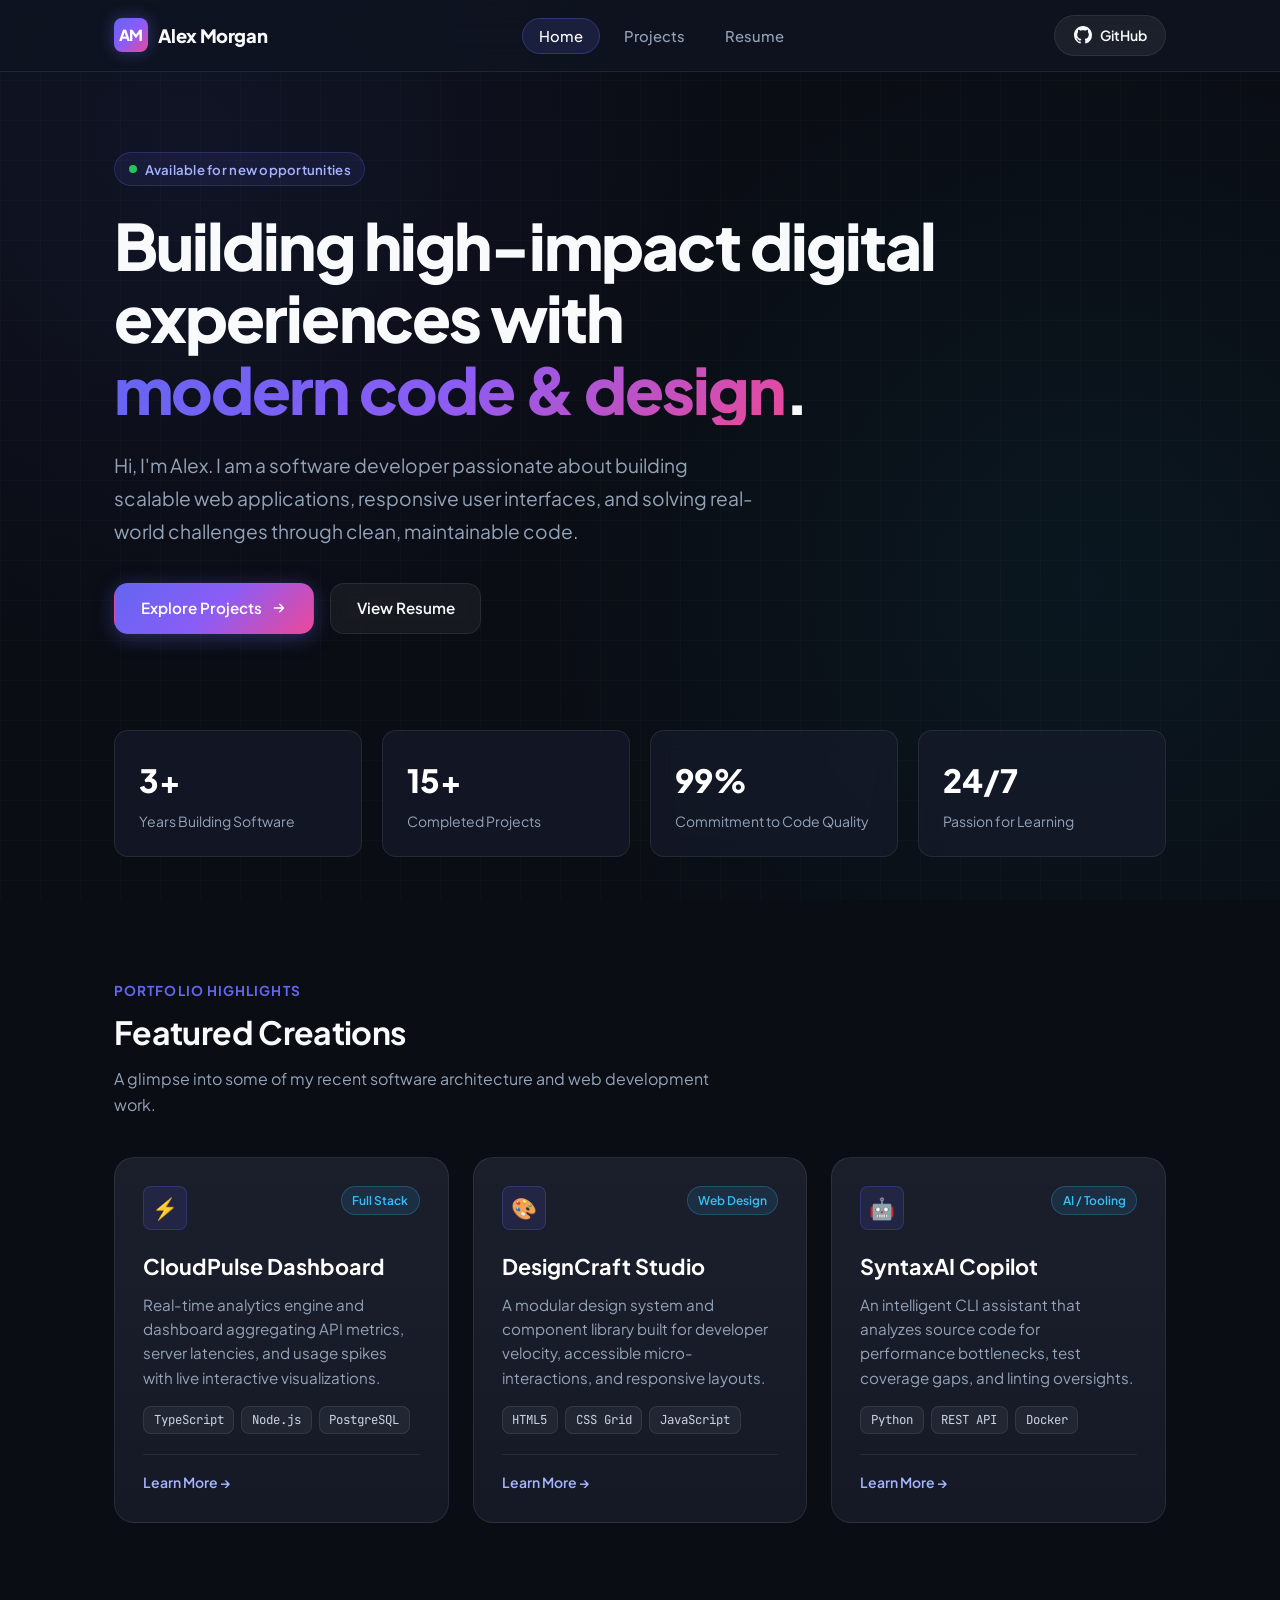
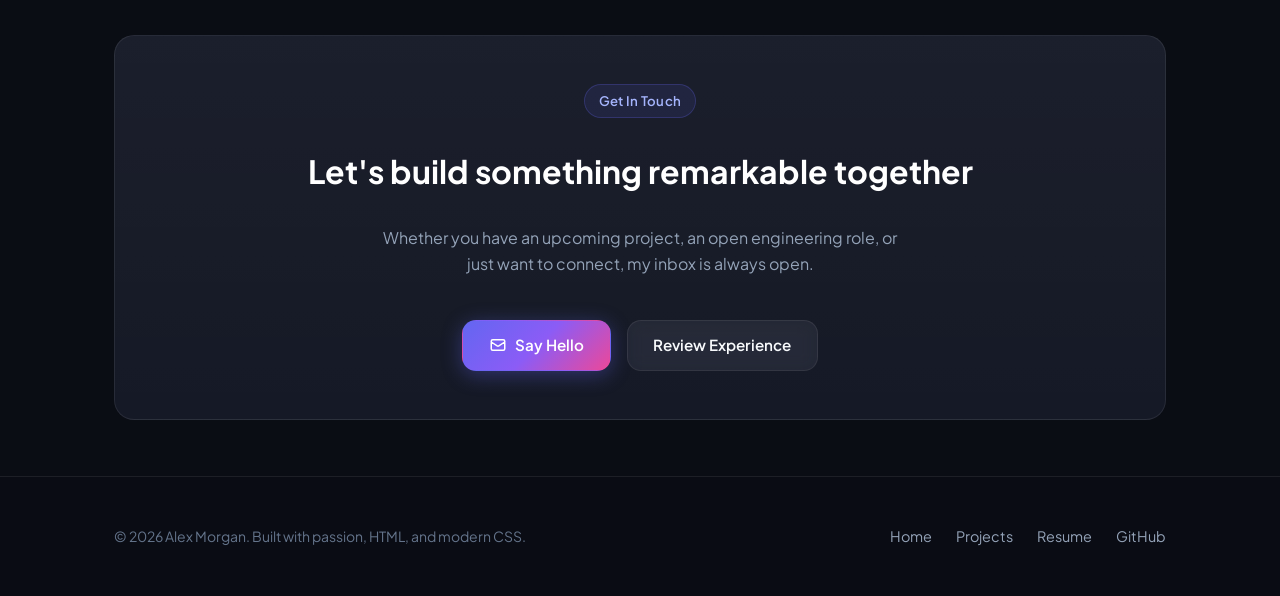
==== index.html @ 3c2785dc "Initial commit: website structure (index, resume, project, styles)" ====
<!DOCTYPE html>
<html lang="en">
<head>
  <meta charset="UTF-8">
  <meta name="viewport" content="width=device-width, initial-scale=1.0">
  <meta name="description" content="Personal Portfolio Website - Developer, Designer & Creator showcasing projects, experience, and skills.">
  <title>Alex Morgan | Software Developer & Designer</title>
  <link rel="stylesheet" href="styles.css">
</head>
<body>
  <!-- Header / Navigation -->
  <header class="site-header">
    <div class="container site-nav">
      <a href="index.html" class="brand-logo" id="brand-logo">
        <span class="logo-symbol">AM</span>
        <span>Alex Morgan</span>
      </a>
      <nav aria-label="Main Navigation">
        <ul class="nav-links">
          <li><a href="index.html" class="active" id="nav-home">Home</a></li>
          <li><a href="project.html" id="nav-projects">Projects</a></li>
          <li><a href="resume.html" id="nav-resume">Resume</a></li>
        </ul>
      </nav>
      <a href="https://github.com" target="_blank" rel="noopener noreferrer" class="nav-action-btn" id="github-link">
        <svg width="18" height="18" viewBox="0 0 24 24" fill="currentColor">
          <path d="M12 0C5.37 0 0 5.37 0 12c0 5.31 3.435 9.795 8.205 11.385.6.105.825-.255.825-.57 0-.285-.015-1.23-.015-2.235-3.015.555-3.795-.735-4.035-1.41-.135-.345-.72-1.41-1.23-1.695-.42-.225-1.02-.78-.015-.795.945-.015 1.62.87 1.845 1.23 1.08 1.815 2.805 1.305 3.495.99.105-.78.42-1.305.765-1.605-2.67-.3-5.46-1.335-5.46-5.925 0-1.305.465-2.385 1.23-3.225-.12-.3-.54-1.53.12-3.18 0 0 1.005-.315 3.3 1.23.96-.27 1.98-.405 3-.405s2.04.135 3 .405c2.295-1.56 3.3-1.23 3.3-1.23.66 1.65.24 2.88.12 3.18.765.84 1.23 1.905 1.23 3.225 0 4.605-2.805 5.625-5.475 5.925.435.375.81 1.095.81 2.22 0 1.605-.015 2.895-.015 3.3 0 .315.225.69.825.57A12.02 12.02 0 0024 12c0-6.63-5.37-12-12-12z"/>
        </svg>
        <span>GitHub</span>
      </a>
    </div>
  </header>

  <!-- Main Content -->
  <main class="container">
    <!-- Hero Section -->
    <section class="hero" id="hero-section">
      <div class="hero-badge">
        <span class="pulse-dot"></span>
        <span>Available for new opportunities</span>
      </div>
      <h1 class="hero-title">
        Building high-impact digital experiences with <span class="gradient-text">modern code & design</span>.
      </h1>
      <p class="hero-subtitle">
        Hi, I'm Alex. I am a software developer passionate about building scalable web applications, responsive user interfaces, and solving real-world challenges through clean, maintainable code.
      </p>
      <div class="hero-cta">
        <a href="project.html" class="btn btn-primary" id="hero-cta-projects">
          <span>Explore Projects</span>
          <svg width="18" height="18" fill="none" stroke="currentColor" stroke-width="2" viewBox="0 0 24 24"><path stroke-linecap="round" stroke-linejoin="round" d="M13 7l5 5m0 0l-5 5m5-5H6"/></svg>
        </a>
        <a href="resume.html" class="btn btn-secondary" id="hero-cta-resume">
          <span>View Resume</span>
        </a>
      </div>
    </section>

    <!-- Highlights / Key Metrics -->
    <section class="stats-grid" id="stats-section">
      <div class="stat-card">
        <div class="stat-num">3+</div>
        <div class="stat-desc">Years Building Software</div>
      </div>
      <div class="stat-card">
        <div class="stat-num">15+</div>
        <div class="stat-desc">Completed Projects</div>
      </div>
      <div class="stat-card">
        <div class="stat-num">99%</div>
        <div class="stat-desc">Commitment to Code Quality</div>
      </div>
      <div class="stat-card">
        <div class="stat-num">24/7</div>
        <div class="stat-desc">Passion for Learning</div>
      </div>
    </section>

    <!-- Featured Projects Preview -->
    <section class="section" id="featured-projects">
      <div class="section-header">
        <span class="section-tag">Portfolio Highlights</span>
        <h2>Featured Creations</h2>
        <p>A glimpse into some of my recent software architecture and web development work.</p>
      </div>

      <div class="card-grid">
        <article class="card">
          <div class="card-top">
            <div class="card-icon">⚡</div>
            <span class="card-badge">Full Stack</span>
          </div>
          <div class="card-body">
            <h3>CloudPulse Dashboard</h3>
            <p>Real-time analytics engine and dashboard aggregating API metrics, server latencies, and usage spikes with live interactive visualizations.</p>
            <div class="tags-list">
              <span class="tag">TypeScript</span>
              <span class="tag">Node.js</span>
              <span class="tag">PostgreSQL</span>
            </div>
          </div>
          <div class="card-actions">
            <a href="project.html" class="link-btn">Learn More &rarr;</a>
          </div>
        </article>

        <article class="card">
          <div class="card-top">
            <div class="card-icon">🎨</div>
            <span class="card-badge">Web Design</span>
          </div>
          <div class="card-body">
            <h3>DesignCraft Studio</h3>
            <p>A modular design system and component library built for developer velocity, accessible micro-interactions, and responsive layouts.</p>
            <div class="tags-list">
              <span class="tag">HTML5</span>
              <span class="tag">CSS Grid</span>
              <span class="tag">JavaScript</span>
            </div>
          </div>
          <div class="card-actions">
            <a href="project.html" class="link-btn">Learn More &rarr;</a>
          </div>
        </article>

        <article class="card">
          <div class="card-top">
            <div class="card-icon">🤖</div>
            <span class="card-badge">AI / Tooling</span>
          </div>
          <div class="card-body">
            <h3>SyntaxAI Copilot</h3>
            <p>An intelligent CLI assistant that analyzes source code for performance bottlenecks, test coverage gaps, and linting oversights.</p>
            <div class="tags-list">
              <span class="tag">Python</span>
              <span class="tag">REST API</span>
              <span class="tag">Docker</span>
            </div>
          </div>
          <div class="card-actions">
            <a href="project.html" class="link-btn">Learn More &rarr;</a>
          </div>
        </article>
      </div>
    </section>

    <!-- Connect / Contact CTA -->
    <section class="section" id="contact-section">
      <div class="card" style="text-align: center; align-items: center; padding: 3rem 2rem;">
        <span class="hero-badge" style="margin-bottom: 0.5rem;">Get In Touch</span>
        <h2 style="font-size: 2rem; font-weight: 700; color: #fff;">Let's build something remarkable together</h2>
        <p style="color: var(--text-muted); max-width: 540px; margin-top: 0.5rem;">
          Whether you have an upcoming project, an open engineering role, or just want to connect, my inbox is always open.
        </p>
        <div style="margin-top: 1.5rem; display: flex; gap: 1rem; flex-wrap: wrap; justify-content: center;">
          <a href="mailto:alex.morgan@example.com" class="btn btn-primary" id="email-cta">
            <svg width="18" height="18" fill="none" stroke="currentColor" stroke-width="2" viewBox="0 0 24 24"><path stroke-linecap="round" stroke-linejoin="round" d="M3 8l7.89 5.26a2 2 0 002.22 0L21 8M5 19h14a2 2 0 002-2V7a2 2 0 00-2-2H5a2 2 0 00-2 2v10a2 2 0 002 2z"/></svg>
            <span>Say Hello</span>
          </a>
          <a href="resume.html" class="btn btn-secondary">
            <span>Review Experience</span>
          </a>
        </div>
      </div>
    </section>
  </main>

  <!-- Footer -->
  <footer class="site-footer">
    <div class="container footer-content">
      <div class="footer-copy">
        &copy; <span id="current-year">2026</span> Alex Morgan. Built with passion, HTML, and modern CSS.
      </div>
      <div class="footer-links">
        <a href="index.html">Home</a>
        <a href="project.html">Projects</a>
        <a href="resume.html">Resume</a>
        <a href="https://github.com" target="_blank" rel="noopener noreferrer">GitHub</a>
      </div>
    </div>
  </footer>

  <script>
    // Keep copyright year dynamic
    document.getElementById('current-year').textContent = new Date().getFullYear();
  </script>
</body>
</html>
---- styles.css ----
/* ==========================================================================
   Design System & Modern Stylesheet
   Personal Website
   ========================================================================== */

@import url('https://fonts.googleapis.com/css2?family=Plus+Jakarta+Sans:wght@300;400;500;600;700;800&family=JetBrains+Mono:wght@400;500&display=swap');

:root {
  /* Color Palette */
  --bg-primary: #0a0d14;
  --bg-secondary: #0f1422;
  --bg-card: rgba(23, 29, 45, 0.65);
  --bg-card-hover: rgba(30, 39, 60, 0.8);
  --bg-glass: rgba(15, 20, 34, 0.75);
  
  --border-subtle: rgba(255, 255, 255, 0.08);
  --border-glow: rgba(99, 102, 241, 0.3);
  --border-accent: rgba(56, 189, 248, 0.4);

  --text-main: #f8fafc;
  --text-muted: #94a3b8;
  --text-dim: #64748b;

  --primary: #6366f1;
  --primary-rgb: 99, 102, 241;
  --secondary: #06b6d4;
  --accent: #ec4899;
  
  --gradient-brand: linear-gradient(135deg, #6366f1 0%, #8b5cf6 50%, #ec4899 100%);
  --gradient-glow: radial-gradient(circle at 50% 0%, rgba(99, 102, 241, 0.15) 0%, transparent 70%);
  --gradient-card: linear-gradient(180deg, rgba(255, 255, 255, 0.04) 0%, rgba(255, 255, 255, 0.01) 100%);

  /* Typography */
  --font-sans: 'Plus Jakarta Sans', -apple-system, BlinkMacSystemFont, 'Segoe UI', Roboto, sans-serif;
  --font-mono: 'JetBrains Mono', monospace;

  /* Layout */
  --max-width: 1100px;
  --nav-height: 72px;
  --radius-sm: 8px;
  --radius-md: 14px;
  --radius-lg: 20px;
  --radius-full: 9999px;

  /* Shadows */
  --shadow-sm: 0 2px 8px rgba(0, 0, 0, 0.25);
  --shadow-md: 0 8px 24px -4px rgba(0, 0, 0, 0.35);
  --shadow-glow: 0 0 30px rgba(99, 102, 241, 0.25);

  /* Transitions */
  --transition-fast: 0.15s ease;
  --transition-normal: 0.25s cubic-bezier(0.16, 1, 0.3, 1);
}

/* Base Resets */
*, *::before, *::after {
  box-sizing: border-box;
  margin: 0;
  padding: 0;
}

html {
  scroll-behavior: smooth;
  color-scheme: dark;
}

body {
  font-family: var(--font-sans);
  background-color: var(--bg-primary);
  color: var(--text-main);
  line-height: 1.6;
  min-height: 100vh;
  display: flex;
  flex-direction: column;
  overflow-x: hidden;
  position: relative;
  background-image: 
    radial-gradient(circle at 15% 15%, rgba(99, 102, 241, 0.08) 0%, transparent 40%),
    radial-gradient(circle at 85% 65%, rgba(6, 182, 212, 0.06) 0%, transparent 45%);
  background-attachment: fixed;
}

/* Background Subtle Mesh Grid */
body::before {
  content: "";
  position: fixed;
  inset: 0;
  background-image: linear-gradient(to right, rgba(255, 255, 255, 0.02) 1px, transparent 1px),
                    linear-gradient(to bottom, rgba(255, 255, 255, 0.02) 1px, transparent 1px);
  background-size: 40px 40px;
  pointer-events: none;
  z-index: 0;
}

/* Links & Media */
a {
  color: inherit;
  text-decoration: none;
  transition: color var(--transition-fast);
}

img {
  max-width: 100%;
  display: block;
}

/* Container */
.container {
  width: 100%;
  max-width: var(--max-width);
  margin-inline: auto;
  padding-inline: 1.5rem;
  position: relative;
  z-index: 1;
}

/* Navigation Header */
.site-header {
  position: sticky;
  top: 0;
  z-index: 100;
  backdrop-filter: blur(16px);
  -webkit-backdrop-filter: blur(16px);
  background: var(--bg-glass);
  border-bottom: 1px solid var(--border-subtle);
  height: var(--nav-height);
  display: flex;
  align-items: center;
}

.site-nav {
  display: flex;
  justify-content: space-between;
  align-items: center;
  width: 100%;
}

.brand-logo {
  display: flex;
  align-items: center;
  gap: 0.65rem;
  font-weight: 800;
  font-size: 1.15rem;
  letter-spacing: -0.02em;
  color: var(--text-main);
}

.brand-logo .logo-symbol {
  width: 34px;
  height: 34px;
  border-radius: var(--radius-sm);
  background: var(--gradient-brand);
  display: grid;
  place-items: center;
  font-size: 0.95rem;
  font-weight: 800;
  color: #fff;
  box-shadow: 0 0 15px rgba(99, 102, 241, 0.4);
}

.nav-links {
  display: flex;
  align-items: center;
  list-style: none;
  gap: 0.5rem;
}

.nav-links a {
  padding: 0.5rem 1rem;
  border-radius: var(--radius-full);
  font-size: 0.925rem;
  font-weight: 500;
  color: var(--text-muted);
  transition: all var(--transition-fast);
}

.nav-links a:hover {
  color: var(--text-main);
  background: rgba(255, 255, 255, 0.05);
}

.nav-links a.active {
  color: #fff;
  background: rgba(99, 102, 241, 0.15);
  border: 1px solid rgba(99, 102, 241, 0.3);
}

.nav-action-btn {
  display: inline-flex;
  align-items: center;
  gap: 0.5rem;
  font-size: 0.875rem;
  font-weight: 600;
  padding: 0.5rem 1.15rem;
  border-radius: var(--radius-full);
  background: rgba(255, 255, 255, 0.06);
  border: 1px solid var(--border-subtle);
  color: var(--text-main);
  transition: all var(--transition-normal);
}

.nav-action-btn:hover {
  background: rgba(255, 255, 255, 0.12);
  border-color: rgba(255, 255, 255, 0.2);
  transform: translateY(-1px);
}

/* Page Hero Section */
.hero {
  padding: 5rem 0 3.5rem;
  display: flex;
  flex-direction: column;
  align-items: flex-start;
  gap: 1.5rem;
}

.hero-badge {
  display: inline-flex;
  align-items: center;
  gap: 0.5rem;
  padding: 0.35rem 0.85rem;
  border-radius: var(--radius-full);
  background: rgba(99, 102, 241, 0.1);
  border: 1px solid rgba(99, 102, 241, 0.25);
  color: #a5b4fc;
  font-size: 0.825rem;
  font-weight: 600;
  letter-spacing: 0.02em;
}

.pulse-dot {
  width: 8px;
  height: 8px;
  border-radius: 50%;
  background: #22c55e;
  box-shadow: 0 0 0 0 rgba(34, 197, 94, 0.7);
  animation: pulse 2s infinite;
}

@keyframes pulse {
  0% { transform: scale(0.95); box-shadow: 0 0 0 0 rgba(34, 197, 94, 0.7); }
  70% { transform: scale(1); box-shadow: 0 0 0 6px rgba(34, 197, 94, 0); }
  100% { transform: scale(0.95); box-shadow: 0 0 0 0 rgba(34, 197, 94, 0); }
}

.hero-title {
  font-size: clamp(2.5rem, 5vw, 4rem);
  font-weight: 800;
  line-height: 1.12;
  letter-spacing: -0.03em;
}

.gradient-text {
  background: var(--gradient-brand);
  -webkit-background-clip: text;
  background-clip: text;
  -webkit-text-fill-color: transparent;
  display: inline-block;
}

.hero-subtitle {
  font-size: 1.2rem;
  color: var(--text-muted);
  max-width: 650px;
  line-height: 1.7;
}

.hero-cta {
  display: flex;
  flex-wrap: wrap;
  gap: 1rem;
  margin-top: 0.75rem;
}

/* Buttons */
.btn {
  display: inline-flex;
  align-items: center;
  justify-content: center;
  gap: 0.5rem;
  padding: 0.75rem 1.6rem;
  border-radius: var(--radius-md);
  font-size: 0.95rem;
  font-weight: 600;
  cursor: pointer;
  transition: all var(--transition-normal);
  border: 1px solid transparent;
}

.btn-primary {
  background: var(--gradient-brand);
  color: #fff;
  box-shadow: 0 4px 20px rgba(99, 102, 241, 0.35);
}

.btn-primary:hover {
  transform: translateY(-2px);
  box-shadow: 0 8px 28px rgba(99, 102, 241, 0.45);
}

.btn-secondary {
  background: rgba(255, 255, 255, 0.05);
  border: 1px solid var(--border-subtle);
  color: var(--text-main);
  backdrop-filter: blur(8px);
}

.btn-secondary:hover {
  background: rgba(255, 255, 255, 0.09);
  border-color: rgba(255, 255, 255, 0.2);
  transform: translateY(-2px);
}

/* Stat Grid / Highlight Badges */
.stats-grid {
  display: grid;
  grid-template-columns: repeat(auto-fit, minmax(200px, 1fr));
  gap: 1.25rem;
  margin-block: 2.5rem 4rem;
}

.stat-card {
  background: var(--bg-card);
  border: 1px solid var(--border-subtle);
  border-radius: var(--radius-md);
  padding: 1.5rem;
  backdrop-filter: blur(12px);
  transition: transform var(--transition-normal), border-color var(--transition-normal);
}

.stat-card:hover {
  transform: translateY(-3px);
  border-color: var(--border-glow);
}

.stat-num {
  font-size: 2rem;
  font-weight: 800;
  color: #fff;
  font-family: var(--font-sans);
}

.stat-desc {
  font-size: 0.875rem;
  color: var(--text-muted);
  margin-top: 0.25rem;
}

/* Content Sections */
.section {
  padding-block: 3.5rem;
}

.section-header {
  margin-bottom: 2.5rem;
}

.section-header .section-tag {
  color: var(--primary);
  font-size: 0.85rem;
  font-weight: 700;
  text-transform: uppercase;
  letter-spacing: 0.08em;
}

.section-header h2 {
  font-size: 2rem;
  font-weight: 700;
  letter-spacing: -0.02em;
  margin-top: 0.25rem;
}

.section-header p {
  color: var(--text-muted);
  margin-top: 0.5rem;
  max-width: 600px;
}

/* Card Grids */
.card-grid {
  display: grid;
  grid-template-columns: repeat(auto-fill, minmax(320px, 1fr));
  gap: 1.5rem;
}

.card {
  background: var(--bg-card);
  background-image: var(--gradient-card);
  border: 1px solid var(--border-subtle);
  border-radius: var(--radius-lg);
  padding: 1.75rem;
  display: flex;
  flex-direction: column;
  justify-content: space-between;
  gap: 1.25rem;
  position: relative;
  overflow: hidden;
  backdrop-filter: blur(12px);
  transition: transform var(--transition-normal), border-color var(--transition-normal), box-shadow var(--transition-normal);
}

.card:hover {
  transform: translateY(-4px);
  border-color: var(--border-glow);
  box-shadow: var(--shadow-glow);
}

.card-top {
  display: flex;
  justify-content: space-between;
  align-items: flex-start;
}

.card-icon {
  width: 44px;
  height: 44px;
  border-radius: var(--radius-sm);
  background: rgba(99, 102, 241, 0.12);
  border: 1px solid rgba(99, 102, 241, 0.25);
  display: grid;
  place-items: center;
  font-size: 1.3rem;
}

.card-badge {
  font-size: 0.75rem;
  font-weight: 600;
  padding: 0.25rem 0.65rem;
  border-radius: var(--radius-full);
  background: rgba(56, 189, 248, 0.1);
  color: #38bdf8;
  border: 1px solid rgba(56, 189, 248, 0.25);
}

.card-body h3 {
  font-size: 1.35rem;
  font-weight: 700;
  margin-bottom: 0.5rem;
  color: #fff;
}

.card-body p {
  color: var(--text-muted);
  font-size: 0.95rem;
  line-height: 1.6;
}

.tags-list {
  display: flex;
  flex-wrap: wrap;
  gap: 0.45rem;
  margin-top: 1rem;
}

.tag {
  font-size: 0.775rem;
  font-family: var(--font-mono);
  background: rgba(255, 255, 255, 0.05);
  border: 1px solid var(--border-subtle);
  padding: 0.2rem 0.6rem;
  border-radius: var(--radius-sm);
  color: #cbd5e1;
}

.card-actions {
  display: flex;
  align-items: center;
  gap: 1rem;
  padding-top: 1rem;
  border-top: 1px solid var(--border-subtle);
}

.link-btn {
  display: inline-flex;
  align-items: center;
  gap: 0.35rem;
  font-size: 0.875rem;
  font-weight: 600;
  color: #a5b4fc;
}

.link-btn:hover {
  color: #fff;
  text-decoration: underline;
}

/* Timeline Styles (for Resume) */
.timeline {
  position: relative;
  border-left: 2px solid rgba(255, 255, 255, 0.1);
  margin-left: 0.5rem;
  padding-left: 2rem;
  display: flex;
  flex-direction: column;
  gap: 2.5rem;
}

.timeline-item {
  position: relative;
}

.timeline-dot {
  position: absolute;
  left: -2.45rem;
  top: 0.25rem;
  width: 14px;
  height: 14px;
  border-radius: 50%;
  background: var(--primary);
  border: 3px solid var(--bg-primary);
  box-shadow: 0 0 10px var(--primary);
}

.timeline-header {
  display: flex;
  flex-wrap: wrap;
  justify-content: space-between;
  align-items: baseline;
  gap: 0.5rem;
}

.timeline-role {
  font-size: 1.25rem;
  font-weight: 700;
  color: #fff;
}

.timeline-company {
  color: var(--secondary);
  font-weight: 600;
  font-size: 1rem;
}

.timeline-period {
  font-family: var(--font-mono);
  font-size: 0.825rem;
  color: var(--text-dim);
  background: rgba(255, 255, 255, 0.04);
  padding: 0.2rem 0.55rem;
  border-radius: var(--radius-sm);
  border: 1px solid var(--border-subtle);
}

.timeline-desc {
  margin-top: 0.75rem;
  color: var(--text-muted);
  font-size: 0.95rem;
}

.timeline-desc ul {
  padding-left: 1.2rem;
  margin-top: 0.5rem;
  display: flex;
  flex-direction: column;
  gap: 0.35rem;
}

/* Skills Matrix */
.skills-container {
  display: grid;
  grid-template-columns: repeat(auto-fit, minmax(280px, 1fr));
  gap: 1.5rem;
  margin-top: 1.5rem;
}

.skills-group {
  background: var(--bg-card);
  border: 1px solid var(--border-subtle);
  border-radius: var(--radius-md);
  padding: 1.5rem;
}

.skills-group h3 {
  font-size: 1.1rem;
  font-weight: 700;
  color: #fff;
  margin-bottom: 1rem;
  display: flex;
  align-items: center;
  gap: 0.5rem;
}

/* Footer */
.site-footer {
  margin-top: auto;
  border-top: 1px solid var(--border-subtle);
  padding: 3rem 0;
  background: rgba(10, 13, 20, 0.9);
}

.footer-content {
  display: flex;
  flex-wrap: wrap;
  justify-content: space-between;
  align-items: center;
  gap: 1.5rem;
}

.footer-links {
  display: flex;
  gap: 1.5rem;
  font-size: 0.9rem;
  color: var(--text-muted);
}

.footer-links a:hover {
  color: #fff;
}

.footer-copy {
  font-size: 0.875rem;
  color: var(--text-dim);
}

/* Responsive Adjustments */
@media (max-width: 768px) {
  .hero-title {
    font-size: 2.25rem;
  }
  
  .nav-links {
    gap: 0.25rem;
  }

  .nav-links a {
    padding: 0.4rem 0.65rem;
    font-size: 0.85rem;
  }

  .timeline {
    padding-left: 1.5rem;
  }

  .timeline-dot {
    left: -1.95rem;
  }
}
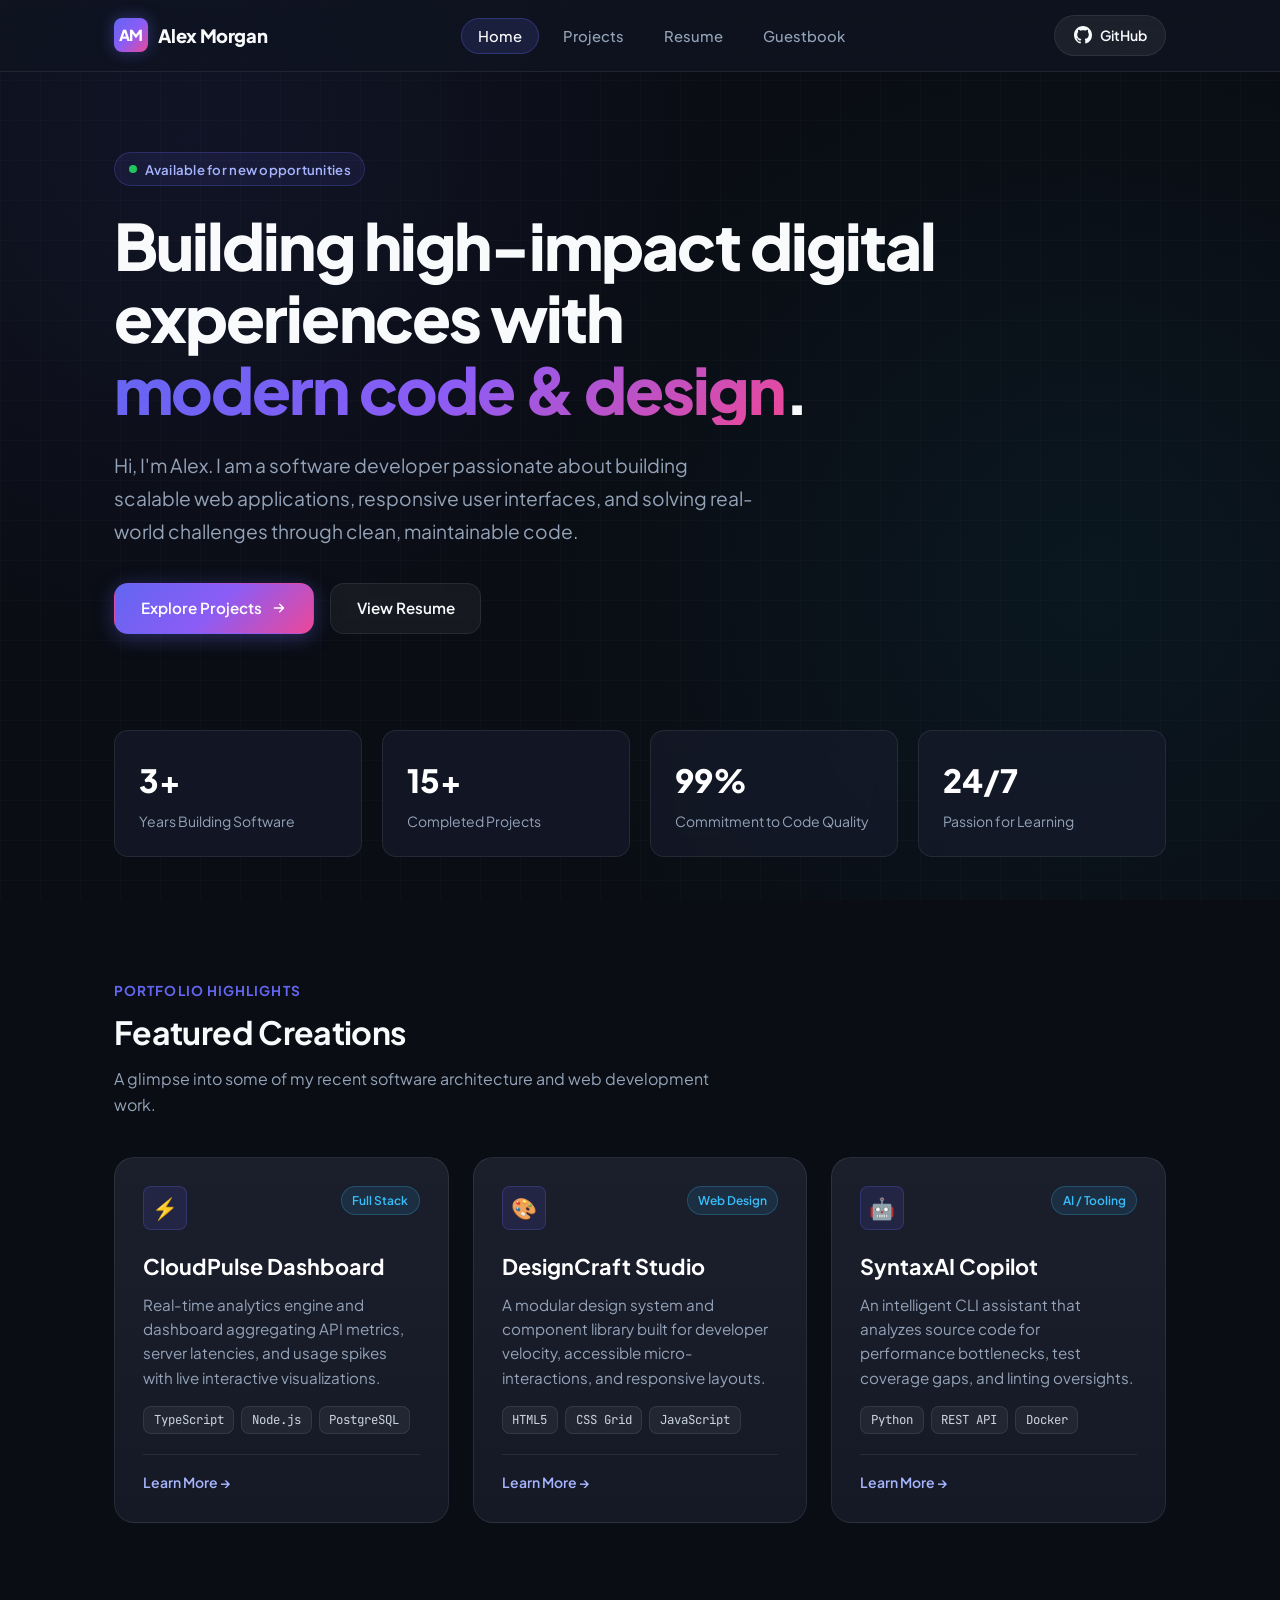
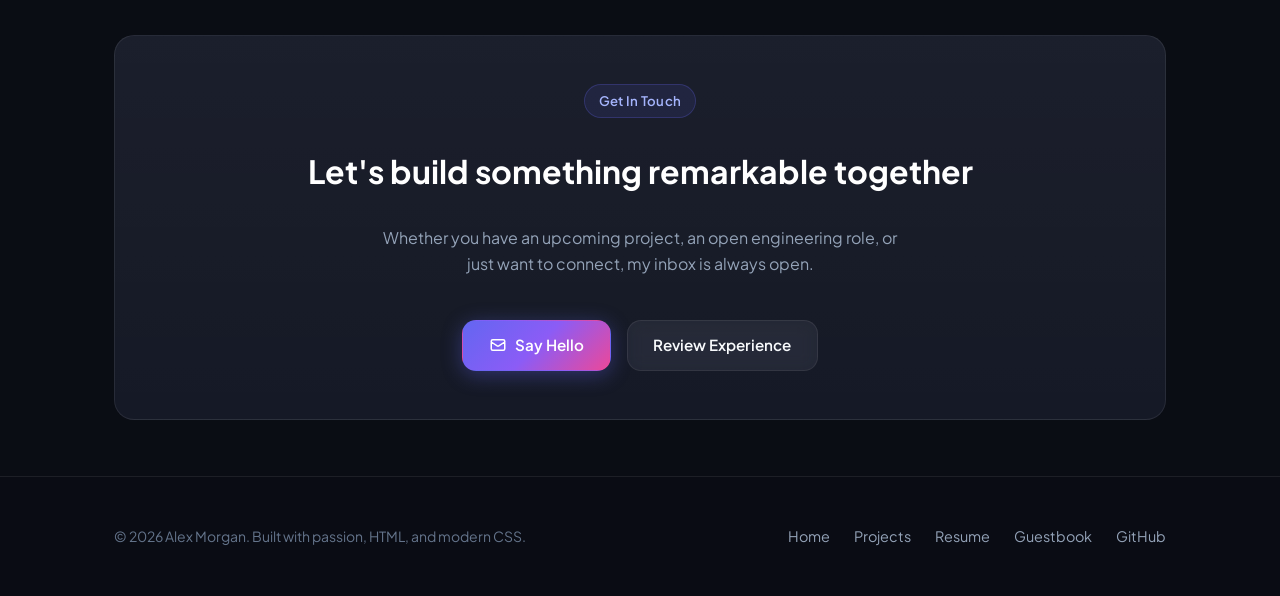
==== commit f6452e95: "Add guestbook feature with interactive sign form, local persistence, and updated navigation" ====
--- a/index.html
+++ b/index.html
@@ -20,9 +20,10 @@
           <li><a href="index.html" class="active" id="nav-home">Home</a></li>
           <li><a href="project.html" id="nav-projects">Projects</a></li>
           <li><a href="resume.html" id="nav-resume">Resume</a></li>
+          <li><a href="guestbook.html" id="nav-guestbook">Guestbook</a></li>
         </ul>
       </nav>
-      <a href="https://github.com" target="_blank" rel="noopener noreferrer" class="nav-action-btn" id="github-link">
+      <a href="https://github.com/dranzino/dranzinowebsite2026" target="_blank" rel="noopener noreferrer" class="nav-action-btn" id="github-link">
         <svg width="18" height="18" viewBox="0 0 24 24" fill="currentColor">
           <path d="M12 0C5.37 0 0 5.37 0 12c0 5.31 3.435 9.795 8.205 11.385.6.105.825-.255.825-.57 0-.285-.015-1.23-.015-2.235-3.015.555-3.795-.735-4.035-1.41-.135-.345-.72-1.41-1.23-1.695-.42-.225-1.02-.78-.015-.795.945-.015 1.62.87 1.845 1.23 1.08 1.815 2.805 1.305 3.495.99.105-.78.42-1.305.765-1.605-2.67-.3-5.46-1.335-5.46-5.925 0-1.305.465-2.385 1.23-3.225-.12-.3-.54-1.53.12-3.18 0 0 1.005-.315 3.3 1.23.96-.27 1.98-.405 3-.405s2.04.135 3 .405c2.295-1.56 3.3-1.23 3.3-1.23.66 1.65.24 2.88.12 3.18.765.84 1.23 1.905 1.23 3.225 0 4.605-2.805 5.625-5.475 5.925.435.375.81 1.095.81 2.22 0 1.605-.015 2.895-.015 3.3 0 .315.225.69.825.57A12.02 12.02 0 0024 12c0-6.63-5.37-12-12-12z"/>
         </svg>
@@ -175,7 +176,8 @@
         <a href="index.html">Home</a>
         <a href="project.html">Projects</a>
         <a href="resume.html">Resume</a>
-        <a href="https://github.com" target="_blank" rel="noopener noreferrer">GitHub</a>
+        <a href="guestbook.html">Guestbook</a>
+        <a href="https://github.com/dranzino/dranzinowebsite2026" target="_blank" rel="noopener noreferrer">GitHub</a>
       </div>
     </div>
   </footer>
--- a/styles.css
+++ b/styles.css
@@ -635,3 +635,199 @@
     left: -1.95rem;
   }
 }
+
+/* ==========================================================================
+   Guestbook Styles
+   ========================================================================== */
+.guestbook-grid {
+  display: grid;
+  grid-template-columns: 1fr 1.35fr;
+  gap: 2.5rem;
+  align-items: start;
+  margin-top: 1rem;
+}
+
+@media (max-width: 900px) {
+  .guestbook-grid {
+    grid-template-columns: 1fr;
+    gap: 2rem;
+  }
+}
+
+.guestbook-form-card {
+  background: var(--bg-card);
+  border: 1px solid var(--border-subtle);
+  border-radius: var(--radius-lg);
+  padding: 2rem;
+  backdrop-filter: blur(12px);
+  position: sticky;
+  top: calc(var(--nav-height) + 1.5rem);
+}
+
+.form-group {
+  margin-bottom: 1.25rem;
+}
+
+.form-label {
+  display: flex;
+  justify-content: space-between;
+  align-items: center;
+  font-size: 0.875rem;
+  font-weight: 600;
+  color: var(--text-main);
+  margin-bottom: 0.5rem;
+}
+
+.form-hint {
+  font-size: 0.775rem;
+  font-family: var(--font-mono);
+  color: var(--text-dim);
+}
+
+.form-input,
+.form-textarea {
+  width: 100%;
+  background: rgba(10, 13, 20, 0.7);
+  border: 1px solid var(--border-subtle);
+  border-radius: var(--radius-sm);
+  padding: 0.75rem 1rem;
+  color: var(--text-main);
+  font-family: var(--font-sans);
+  font-size: 0.95rem;
+  outline: none;
+  transition: all var(--transition-fast);
+}
+
+.form-input:focus,
+.form-textarea:focus {
+  border-color: var(--primary);
+  box-shadow: 0 0 0 3px rgba(99, 102, 241, 0.25);
+  background: rgba(15, 20, 32, 0.85);
+}
+
+.form-textarea {
+  resize: vertical;
+  min-height: 110px;
+}
+
+/* Emoji Avatar Picker */
+.avatar-selector {
+  display: flex;
+  gap: 0.5rem;
+  flex-wrap: wrap;
+}
+
+.avatar-opt {
+  width: 38px;
+  height: 38px;
+  border-radius: var(--radius-sm);
+  border: 1px solid var(--border-subtle);
+  background: rgba(255, 255, 255, 0.04);
+  font-size: 1.15rem;
+  display: grid;
+  place-items: center;
+  cursor: pointer;
+  transition: all var(--transition-fast);
+}
+
+.avatar-opt:hover {
+  background: rgba(255, 255, 255, 0.1);
+  transform: translateY(-2px);
+}
+
+.avatar-opt.selected {
+  border-color: var(--primary);
+  background: rgba(99, 102, 241, 0.2);
+  box-shadow: 0 0 10px rgba(99, 102, 241, 0.4);
+}
+
+/* Feed & Cards */
+.guest-feed {
+  display: flex;
+  flex-direction: column;
+  gap: 1.25rem;
+}
+
+.guest-card {
+  background: var(--bg-card);
+  border: 1px solid var(--border-subtle);
+  border-radius: var(--radius-md);
+  padding: 1.35rem 1.5rem;
+  backdrop-filter: blur(10px);
+  transition: transform var(--transition-fast), border-color var(--transition-fast);
+  animation: fadeInEntry 0.35s cubic-bezier(0.16, 1, 0.3, 1);
+}
+
+@keyframes fadeInEntry {
+  from {
+    opacity: 0;
+    transform: translateY(-8px);
+  }
+  to {
+    opacity: 1;
+    transform: translateY(0);
+  }
+}
+
+.guest-card:hover {
+  border-color: rgba(99, 102, 241, 0.25);
+  transform: translateY(-2px);
+}
+
+.guest-card-header {
+  display: flex;
+  align-items: center;
+  justify-content: space-between;
+  margin-bottom: 0.75rem;
+}
+
+.guest-author {
+  display: flex;
+  align-items: center;
+  gap: 0.75rem;
+}
+
+.guest-avatar-icon {
+  width: 36px;
+  height: 36px;
+  border-radius: 50%;
+  background: rgba(99, 102, 241, 0.12);
+  border: 1px solid rgba(99, 102, 241, 0.25);
+  display: grid;
+  place-items: center;
+  font-size: 1.1rem;
+}
+
+.guest-name {
+  font-size: 1rem;
+  font-weight: 700;
+  color: #fff;
+}
+
+.guest-date {
+  font-family: var(--font-mono);
+  font-size: 0.785rem;
+  color: var(--text-dim);
+}
+
+.guest-message {
+  color: var(--text-muted);
+  font-size: 0.95rem;
+  line-height: 1.6;
+  white-space: pre-wrap;
+  word-break: break-word;
+}
+
+.guest-info-banner {
+  background: rgba(99, 102, 241, 0.08);
+  border: 1px solid rgba(99, 102, 241, 0.2);
+  border-radius: var(--radius-md);
+  padding: 1.25rem 1.5rem;
+  margin-bottom: 1.5rem;
+  font-size: 0.9rem;
+  color: #c7d2fe;
+  display: flex;
+  align-items: flex-start;
+  gap: 0.85rem;
+}
+
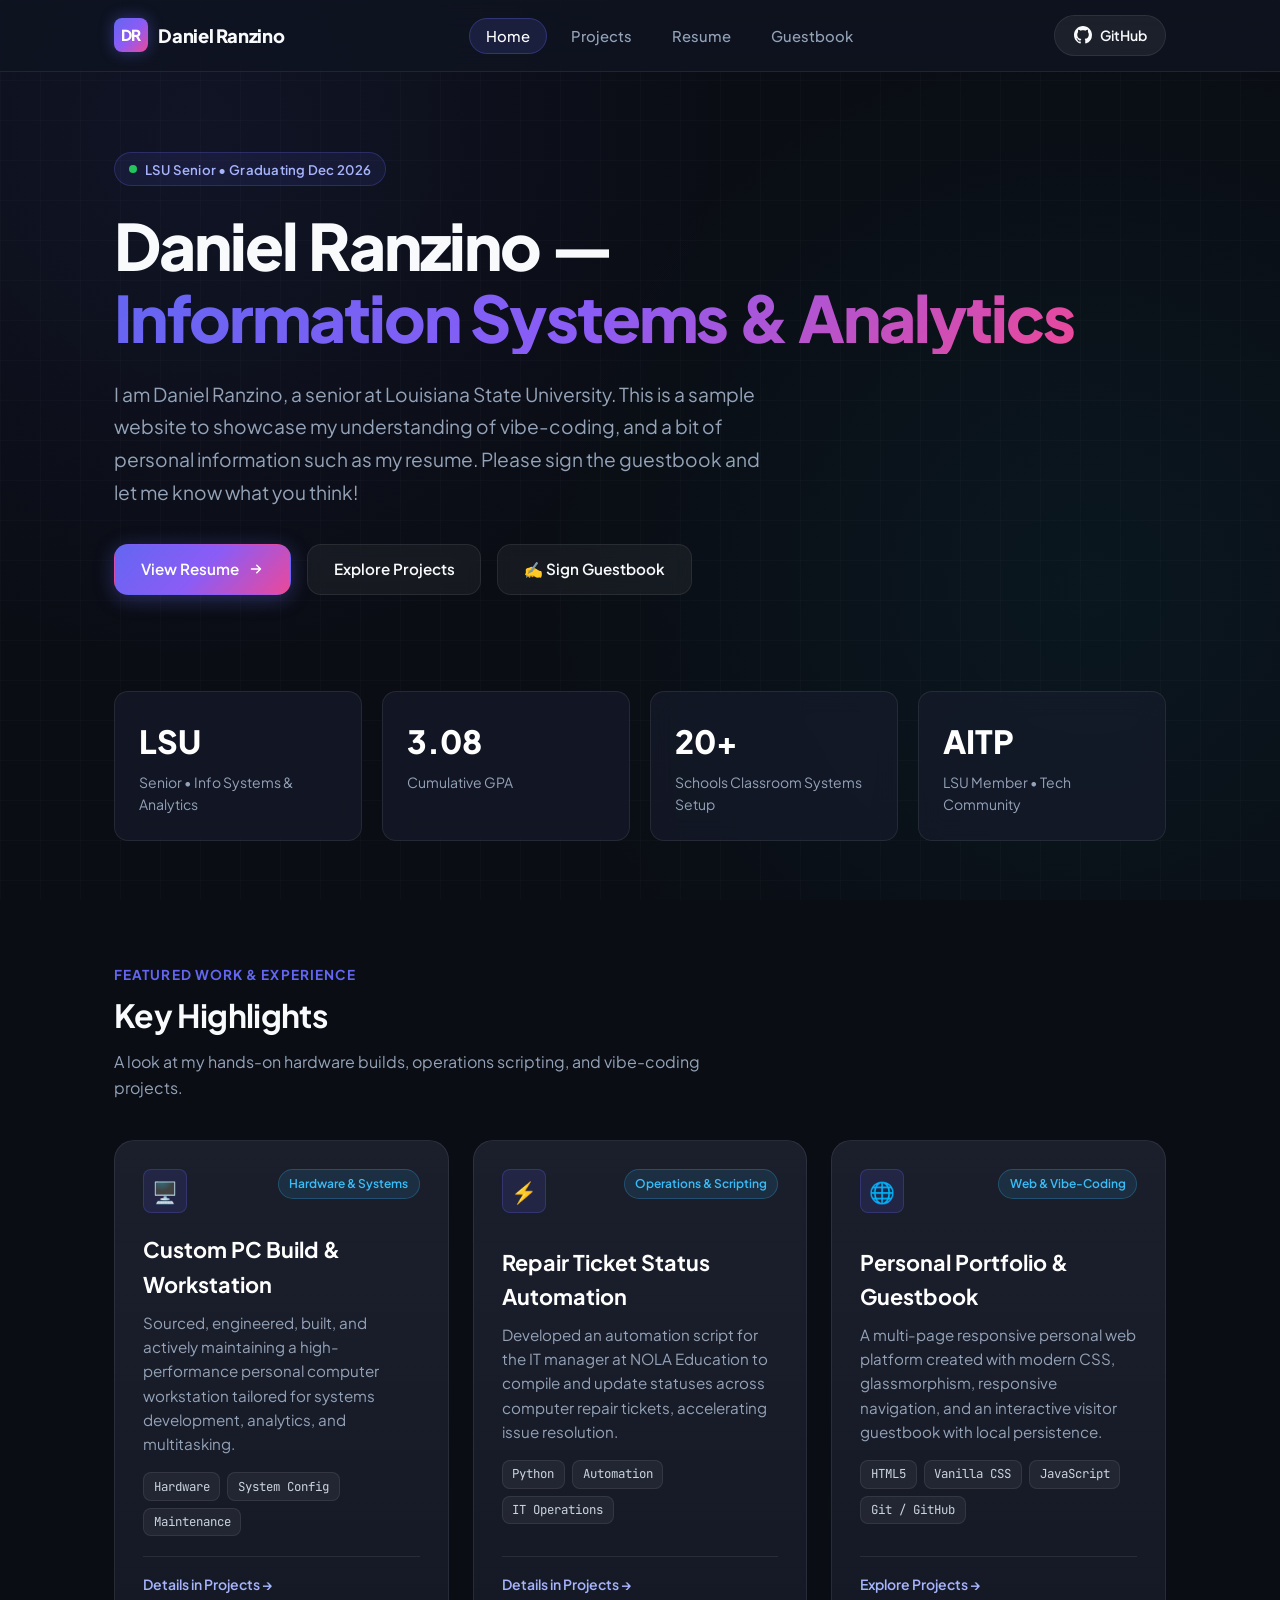
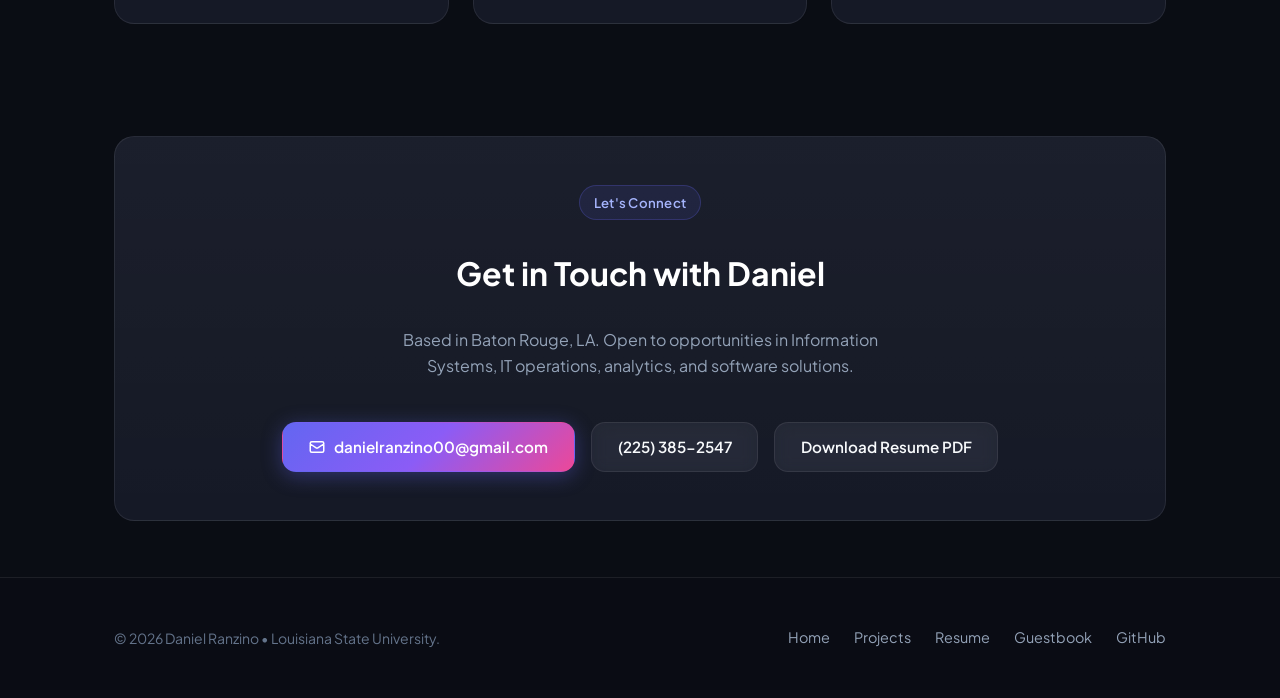
==== commit 9c769486: "Personalize website for Daniel Ranzino with LSU ISA degree, resume details, and custom intro" ====
--- a/index.html
+++ b/index.html
@@ -3,8 +3,8 @@
 <head>
   <meta charset="UTF-8">
   <meta name="viewport" content="width=device-width, initial-scale=1.0">
-  <meta name="description" content="Personal Portfolio Website - Developer, Designer & Creator showcasing projects, experience, and skills.">
-  <title>Alex Morgan | Software Developer & Designer</title>
+  <meta name="description" content="Daniel Ranzino - Senior at Louisiana State University majoring in Information Systems and Analytics. Personal portfolio, resume, and vibe-coding projects.">
+  <title>Daniel Ranzino | LSU Information Systems &amp; Analytics</title>
   <link rel="stylesheet" href="styles.css">
 </head>
 <body>
@@ -12,8 +12,8 @@
   <header class="site-header">
     <div class="container site-nav">
       <a href="index.html" class="brand-logo" id="brand-logo">
-        <span class="logo-symbol">AM</span>
-        <span>Alex Morgan</span>
+        <span class="logo-symbol">DR</span>
+        <span>Daniel Ranzino</span>
       </a>
       <nav aria-label="Main Navigation">
         <ul class="nav-links">
@@ -38,21 +38,24 @@
     <section class="hero" id="hero-section">
       <div class="hero-badge">
         <span class="pulse-dot"></span>
-        <span>Available for new opportunities</span>
+        <span>LSU Senior &bull; Graduating Dec 2026</span>
       </div>
       <h1 class="hero-title">
-        Building high-impact digital experiences with <span class="gradient-text">modern code & design</span>.
+        Daniel Ranzino &mdash; <span class="gradient-text">Information Systems &amp; Analytics</span>
       </h1>
       <p class="hero-subtitle">
-        Hi, I'm Alex. I am a software developer passionate about building scalable web applications, responsive user interfaces, and solving real-world challenges through clean, maintainable code.
+        I am Daniel Ranzino, a senior at Louisiana State University. This is a sample website to showcase my understanding of vibe-coding, and a bit of personal information such as my resume. Please sign the guestbook and let me know what you think!
       </p>
       <div class="hero-cta">
-        <a href="project.html" class="btn btn-primary" id="hero-cta-projects">
-          <span>Explore Projects</span>
+        <a href="resume.html" class="btn btn-primary" id="hero-cta-resume">
+          <span>View Resume</span>
           <svg width="18" height="18" fill="none" stroke="currentColor" stroke-width="2" viewBox="0 0 24 24"><path stroke-linecap="round" stroke-linejoin="round" d="M13 7l5 5m0 0l-5 5m5-5H6"/></svg>
         </a>
-        <a href="resume.html" class="btn btn-secondary" id="hero-cta-resume">
-          <span>View Resume</span>
+        <a href="project.html" class="btn btn-secondary" id="hero-cta-projects">
+          <span>Explore Projects</span>
+        </a>
+        <a href="guestbook.html" class="btn btn-secondary" id="hero-cta-guestbook">
+          <span>✍️ Sign Guestbook</span>
         </a>
       </div>
     </section>
@@ -60,86 +63,87 @@
     <!-- Highlights / Key Metrics -->
     <section class="stats-grid" id="stats-section">
       <div class="stat-card">
-        <div class="stat-num">3+</div>
-        <div class="stat-desc">Years Building Software</div>
+        <div class="stat-num">LSU</div>
+        <div class="stat-desc">Senior &bull; Info Systems &amp; Analytics</div>
       </div>
       <div class="stat-card">
-        <div class="stat-num">15+</div>
-        <div class="stat-desc">Completed Projects</div>
+        <div class="stat-num">3.08</div>
+        <div class="stat-desc">Cumulative GPA</div>
       </div>
       <div class="stat-card">
-        <div class="stat-num">99%</div>
-        <div class="stat-desc">Commitment to Code Quality</div>
+        <div class="stat-num">20+</div>
+        <div class="stat-desc">Schools Classroom Systems Setup</div>
       </div>
       <div class="stat-card">
-        <div class="stat-num">24/7</div>
-        <div class="stat-desc">Passion for Learning</div>
+        <div class="stat-num">AITP</div>
+        <div class="stat-desc">LSU Member &bull; Tech Community</div>
       </div>
     </section>
 
     <!-- Featured Projects Preview -->
     <section class="section" id="featured-projects">
       <div class="section-header">
-        <span class="section-tag">Portfolio Highlights</span>
-        <h2>Featured Creations</h2>
-        <p>A glimpse into some of my recent software architecture and web development work.</p>
+        <span class="section-tag">Featured Work &amp; Experience</span>
+        <h2>Key Highlights</h2>
+        <p>A look at my hands-on hardware builds, operations scripting, and vibe-coding projects.</p>
       </div>
 
       <div class="card-grid">
         <article class="card">
           <div class="card-top">
-            <div class="card-icon">⚡</div>
-            <span class="card-badge">Full Stack</span>
+            <div class="card-icon">🖥️</div>
+            <span class="card-badge">Hardware &amp; Systems</span>
           </div>
           <div class="card-body">
-            <h3>CloudPulse Dashboard</h3>
-            <p>Real-time analytics engine and dashboard aggregating API metrics, server latencies, and usage spikes with live interactive visualizations.</p>
+            <h3>Custom PC Build &amp; Workstation</h3>
+            <p>Sourced, engineered, built, and actively maintaining a high-performance personal computer workstation tailored for systems development, analytics, and multitasking.</p>
             <div class="tags-list">
-              <span class="tag">TypeScript</span>
-              <span class="tag">Node.js</span>
-              <span class="tag">PostgreSQL</span>
+              <span class="tag">Hardware</span>
+              <span class="tag">System Config</span>
+              <span class="tag">Maintenance</span>
             </div>
           </div>
           <div class="card-actions">
-            <a href="project.html" class="link-btn">Learn More &rarr;</a>
+            <a href="project.html" class="link-btn">Details in Projects &rarr;</a>
           </div>
         </article>
 
         <article class="card">
           <div class="card-top">
-            <div class="card-icon">🎨</div>
-            <span class="card-badge">Web Design</span>
+            <div class="card-icon">⚡</div>
+            <span class="card-badge">Operations &amp; Scripting</span>
           </div>
           <div class="card-body">
-            <h3>DesignCraft Studio</h3>
-            <p>A modular design system and component library built for developer velocity, accessible micro-interactions, and responsive layouts.</p>
+            <h3>Repair Ticket Status Automation</h3>
+            <p>Developed an automation script for the IT manager at NOLA Education to compile and update statuses across computer repair tickets, accelerating issue resolution.</p>
             <div class="tags-list">
-              <span class="tag">HTML5</span>
-              <span class="tag">CSS Grid</span>
-              <span class="tag">JavaScript</span>
+              <span class="tag">Python</span>
+              <span class="tag">Automation</span>
+              <span class="tag">IT Operations</span>
             </div>
           </div>
           <div class="card-actions">
-            <a href="project.html" class="link-btn">Learn More &rarr;</a>
+            <a href="project.html" class="link-btn">Details in Projects &rarr;</a>
           </div>
         </article>
 
         <article class="card">
           <div class="card-top">
-            <div class="card-icon">🤖</div>
-            <span class="card-badge">AI / Tooling</span>
+            <div class="card-icon">🌐</div>
+            <span class="card-badge">Web &amp; Vibe-Coding</span>
           </div>
           <div class="card-body">
-            <h3>SyntaxAI Copilot</h3>
-            <p>An intelligent CLI assistant that analyzes source code for performance bottlenecks, test coverage gaps, and linting oversights.</p>
+            <h3>Personal Portfolio &amp; Guestbook</h3>
+            <p>A multi-page responsive personal web platform created with modern CSS, glassmorphism, responsive navigation, and an interactive visitor guestbook with local persistence.</p>
             <div class="tags-list">
-              <span class="tag">Python</span>
-              <span class="tag">REST API</span>
-              <span class="tag">Docker</span>
+              <span class="tag">HTML5</span>
+              <span class="tag">Vanilla CSS</span>
+              <span class="tag">JavaScript</span>
+              <span class="tag">Git / GitHub</span>
             </div>
           </div>
           <div class="card-actions">
-            <a href="project.html" class="link-btn">Learn More &rarr;</a>
+            <a href="project.html" class="link-btn">Explore Projects &rarr;</a>
           </div>
         </article>
       </div>
@@ -148,18 +152,21 @@
     <!-- Connect / Contact CTA -->
     <section class="section" id="contact-section">
       <div class="card" style="text-align: center; align-items: center; padding: 3rem 2rem;">
-        <span class="hero-badge" style="margin-bottom: 0.5rem;">Get In Touch</span>
-        <h2 style="font-size: 2rem; font-weight: 700; color: #fff;">Let's build something remarkable together</h2>
+        <span class="hero-badge" style="margin-bottom: 0.5rem;">Let's Connect</span>
+        <h2 style="font-size: 2rem; font-weight: 700; color: #fff;">Get in Touch with Daniel</h2>
         <p style="color: var(--text-muted); max-width: 540px; margin-top: 0.5rem;">
-          Whether you have an upcoming project, an open engineering role, or just want to connect, my inbox is always open.
+          Based in Baton Rouge, LA. Open to opportunities in Information Systems, IT operations, analytics, and software solutions.
         </p>
         <div style="margin-top: 1.5rem; display: flex; gap: 1rem; flex-wrap: wrap; justify-content: center;">
-          <a href="mailto:alex.morgan@example.com" class="btn btn-primary" id="email-cta">
+          <a href="mailto:danielranzino00@gmail.com" class="btn btn-primary" id="email-cta">
             <svg width="18" height="18" fill="none" stroke="currentColor" stroke-width="2" viewBox="0 0 24 24"><path stroke-linecap="round" stroke-linejoin="round" d="M3 8l7.89 5.26a2 2 0 002.22 0L21 8M5 19h14a2 2 0 002-2V7a2 2 0 00-2-2H5a2 2 0 00-2 2v10a2 2 0 002 2z"/></svg>
-            <span>Say Hello</span>
+            <span>danielranzino00@gmail.com</span>
           </a>
-          <a href="resume.html" class="btn btn-secondary">
-            <span>Review Experience</span>
+          <a href="tel:2253852547" class="btn btn-secondary">
+            <span>(225) 385-2547</span>
+          </a>
+          <a href="Daniel_Ranzino_Resume.pdf" target="_blank" class="btn btn-secondary">
+            <span>Download Resume PDF</span>
           </a>
         </div>
       </div>
@@ -170,7 +177,7 @@
   <footer class="site-footer">
     <div class="container footer-content">
       <div class="footer-copy">
-        &copy; <span id="current-year">2026</span> Alex Morgan. Built with passion, HTML, and modern CSS.
+        &copy; <span id="current-year">2026</span> Daniel Ranzino &bull; Louisiana State University.
       </div>
       <div class="footer-links">
         <a href="index.html">Home</a>
@@ -183,7 +190,6 @@
   </footer>
 
   <script>
-    // Keep copyright year dynamic
     document.getElementById('current-year').textContent = new Date().getFullYear();
   </script>
 </body>
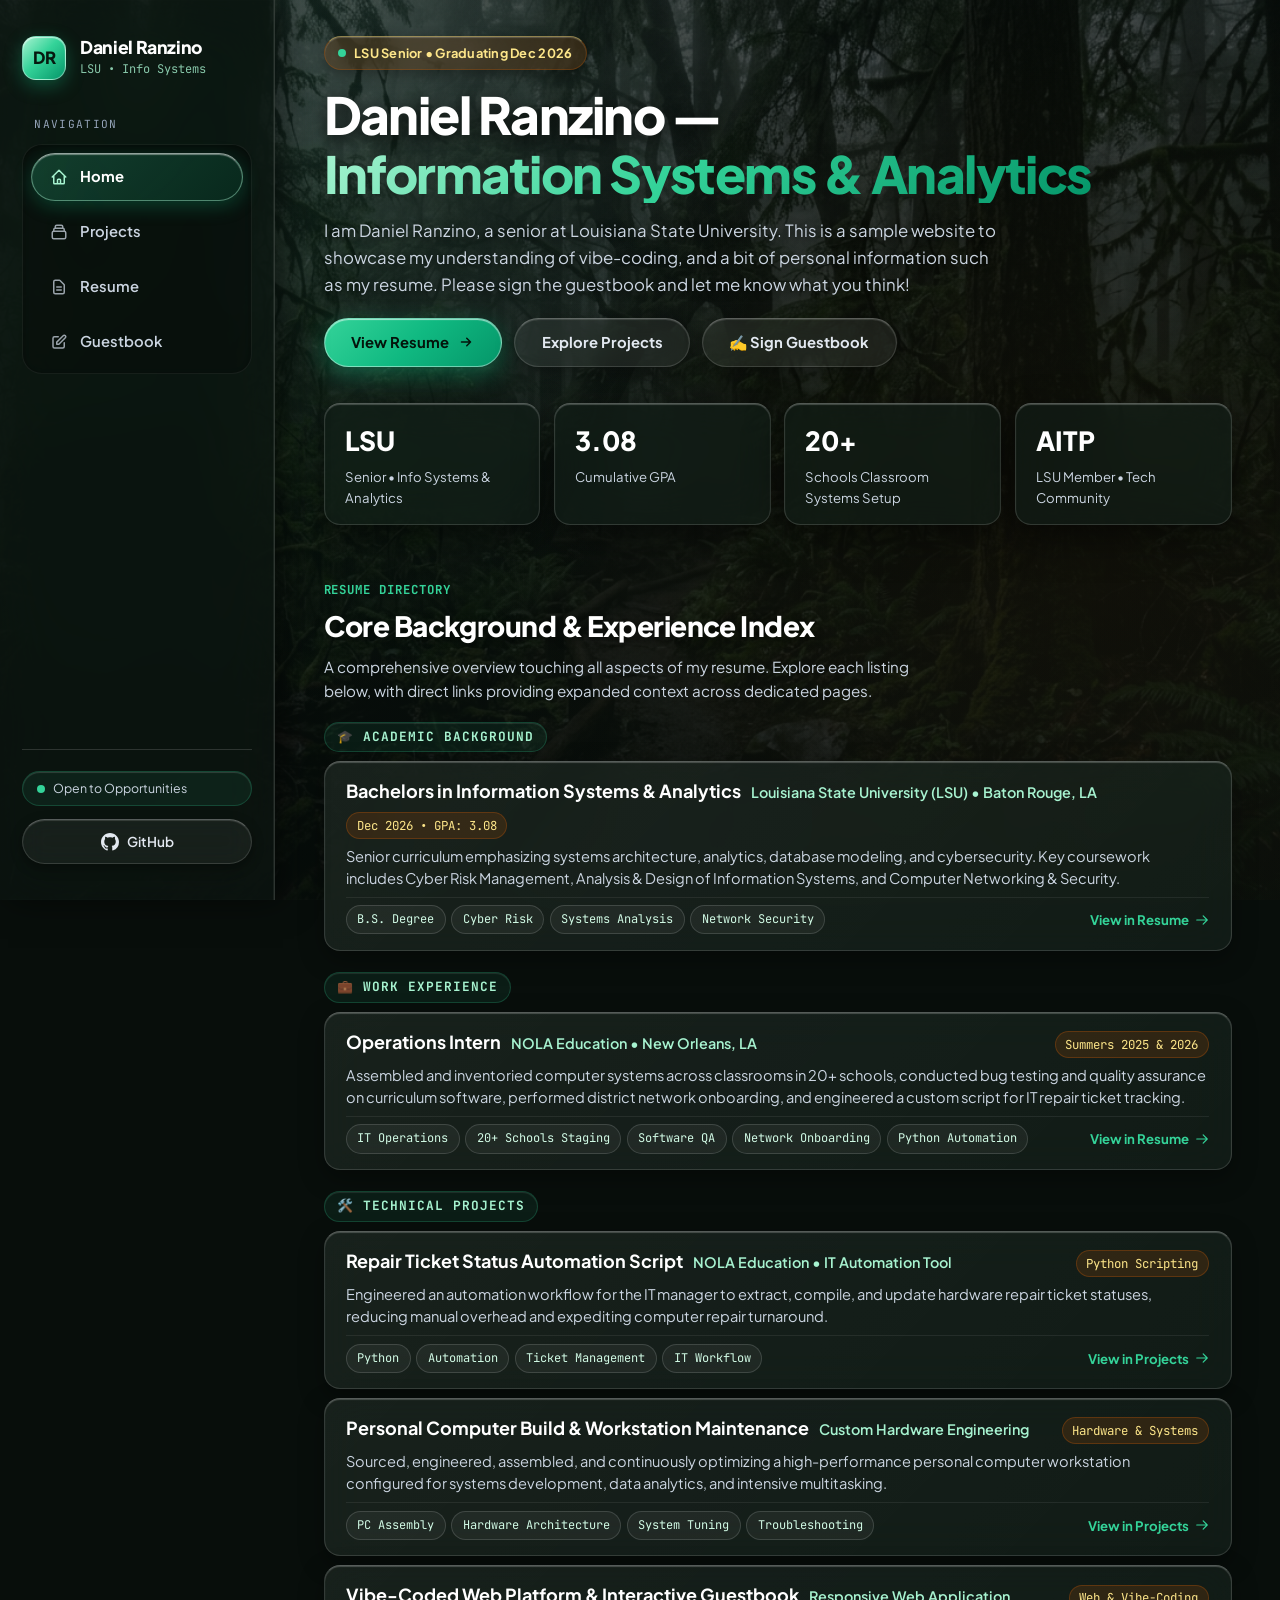
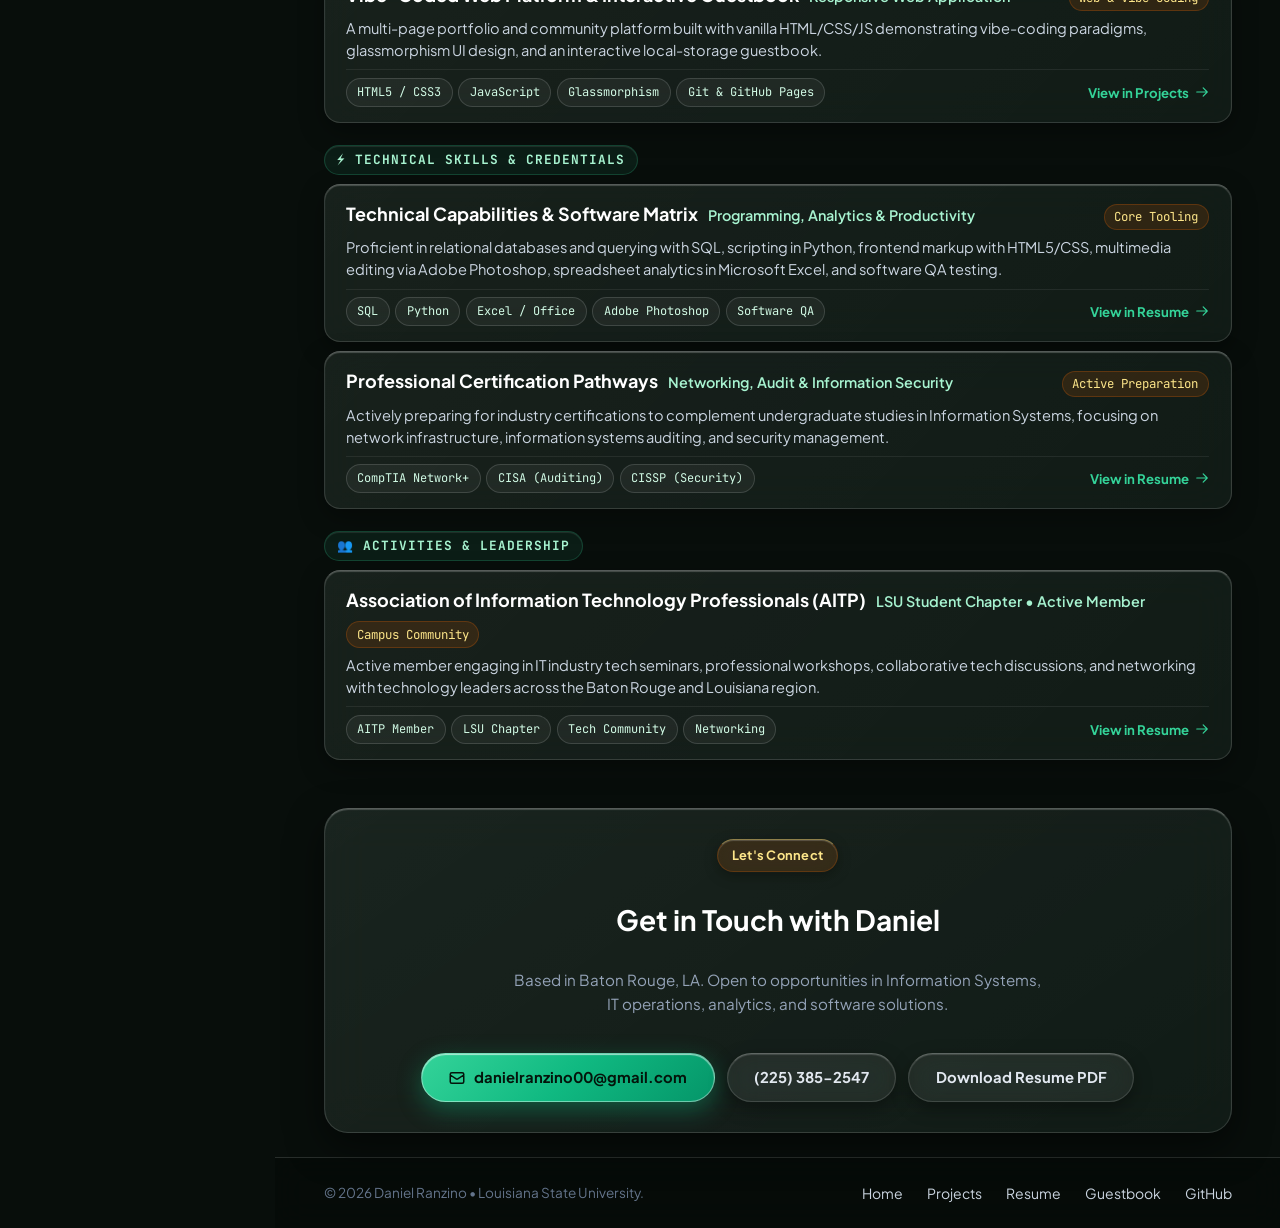
==== commit c6375251: "Update site style, vertical spacing, and resume directory specificity - Style: applied moody foggy r" ====
--- a/index.html
+++ b/index.html
@@ -8,186 +8,409 @@
   <link rel="stylesheet" href="styles.css">
 </head>
 <body>
-  <!-- Header / Navigation -->
-  <header class="site-header">
-    <div class="container site-nav">
-      <a href="index.html" class="brand-logo" id="brand-logo">
-        <span class="logo-symbol">DR</span>
-        <span>Daniel Ranzino</span>
-      </a>
-      <nav aria-label="Main Navigation">
-        <ul class="nav-links">
-          <li><a href="index.html" class="active" id="nav-home">Home</a></li>
-          <li><a href="project.html" id="nav-projects">Projects</a></li>
-          <li><a href="resume.html" id="nav-resume">Resume</a></li>
-          <li><a href="guestbook.html" id="nav-guestbook">Guestbook</a></li>
-        </ul>
-      </nav>
-      <a href="https://github.com/dranzino/dranzinowebsite2026" target="_blank" rel="noopener noreferrer" class="nav-action-btn" id="github-link">
-        <svg width="18" height="18" viewBox="0 0 24 24" fill="currentColor">
-          <path d="M12 0C5.37 0 0 5.37 0 12c0 5.31 3.435 9.795 8.205 11.385.6.105.825-.255.825-.57 0-.285-.015-1.23-.015-2.235-3.015.555-3.795-.735-4.035-1.41-.135-.345-.72-1.41-1.23-1.695-.42-.225-1.02-.78-.015-.795.945-.015 1.62.87 1.845 1.23 1.08 1.815 2.805 1.305 3.495.99.105-.78.42-1.305.765-1.605-2.67-.3-5.46-1.335-5.46-5.925 0-1.305.465-2.385 1.23-3.225-.12-.3-.54-1.53.12-3.18 0 0 1.005-.315 3.3 1.23.96-.27 1.98-.405 3-.405s2.04.135 3 .405c2.295-1.56 3.3-1.23 3.3-1.23.66 1.65.24 2.88.12 3.18.765.84 1.23 1.905 1.23 3.225 0 4.605-2.805 5.625-5.475 5.925.435.375.81 1.095.81 2.22 0 1.605-.015 2.895-.015 3.3 0 .315.225.69.825.57A12.02 12.02 0 0024 12c0-6.63-5.37-12-12-12z"/>
-        </svg>
-        <span>GitHub</span>
-      </a>
-    </div>
-  </header>
-
-  <!-- Main Content -->
-  <main class="container">
-    <!-- Hero Section -->
-    <section class="hero" id="hero-section">
-      <div class="hero-badge">
-        <span class="pulse-dot"></span>
-        <span>LSU Senior &bull; Graduating Dec 2026</span>
-      </div>
-      <h1 class="hero-title">
-        Daniel Ranzino &mdash; <span class="gradient-text">Information Systems &amp; Analytics</span>
-      </h1>
-      <p class="hero-subtitle">
-        I am Daniel Ranzino, a senior at Louisiana State University. This is a sample website to showcase my understanding of vibe-coding, and a bit of personal information such as my resume. Please sign the guestbook and let me know what you think!
-      </p>
-      <div class="hero-cta">
-        <a href="resume.html" class="btn btn-primary" id="hero-cta-resume">
-          <span>View Resume</span>
-          <svg width="18" height="18" fill="none" stroke="currentColor" stroke-width="2" viewBox="0 0 24 24"><path stroke-linecap="round" stroke-linejoin="round" d="M13 7l5 5m0 0l-5 5m5-5H6"/></svg>
-        </a>
-        <a href="project.html" class="btn btn-secondary" id="hero-cta-projects">
-          <span>Explore Projects</span>
-        </a>
-        <a href="guestbook.html" class="btn btn-secondary" id="hero-cta-guestbook">
-          <span>✍️ Sign Guestbook</span>
-        </a>
-      </div>
-    </section>
-
-    <!-- Highlights / Key Metrics -->
-    <section class="stats-grid" id="stats-section">
-      <div class="stat-card">
-        <div class="stat-num">LSU</div>
-        <div class="stat-desc">Senior &bull; Info Systems &amp; Analytics</div>
-      </div>
-      <div class="stat-card">
-        <div class="stat-num">3.08</div>
-        <div class="stat-desc">Cumulative GPA</div>
-      </div>
-      <div class="stat-card">
-        <div class="stat-num">20+</div>
-        <div class="stat-desc">Schools Classroom Systems Setup</div>
-      </div>
-      <div class="stat-card">
-        <div class="stat-num">AITP</div>
-        <div class="stat-desc">LSU Member &bull; Tech Community</div>
-      </div>
-    </section>
-
-    <!-- Featured Projects Preview -->
-    <section class="section" id="featured-projects">
-      <div class="section-header">
-        <span class="section-tag">Featured Work &amp; Experience</span>
-        <h2>Key Highlights</h2>
-        <p>A look at my hands-on hardware builds, operations scripting, and vibe-coding projects.</p>
-      </div>
-
-      <div class="card-grid">
-        <article class="card">
-          <div class="card-top">
-            <div class="card-icon">🖥️</div>
-            <span class="card-badge">Hardware &amp; Systems</span>
-          </div>
-          <div class="card-body">
-            <h3>Custom PC Build &amp; Workstation</h3>
-            <p>Sourced, engineered, built, and actively maintaining a high-performance personal computer workstation tailored for systems development, analytics, and multitasking.</p>
-            <div class="tags-list">
-              <span class="tag">Hardware</span>
-              <span class="tag">System Config</span>
-              <span class="tag">Maintenance</span>
-            </div>
-          </div>
-          <div class="card-actions">
-            <a href="project.html" class="link-btn">Details in Projects &rarr;</a>
-          </div>
-        </article>
-
-        <article class="card">
-          <div class="card-top">
-            <div class="card-icon">⚡</div>
-            <span class="card-badge">Operations &amp; Scripting</span>
-          </div>
-          <div class="card-body">
-            <h3>Repair Ticket Status Automation</h3>
-            <p>Developed an automation script for the IT manager at NOLA Education to compile and update statuses across computer repair tickets, accelerating issue resolution.</p>
-            <div class="tags-list">
-              <span class="tag">Python</span>
-              <span class="tag">Automation</span>
-              <span class="tag">IT Operations</span>
-            </div>
-          </div>
-          <div class="card-actions">
-            <a href="project.html" class="link-btn">Details in Projects &rarr;</a>
-          </div>
-        </article>
-
-        <article class="card">
-          <div class="card-top">
-            <div class="card-icon">🌐</div>
-            <span class="card-badge">Web &amp; Vibe-Coding</span>
-          </div>
-          <div class="card-body">
-            <h3>Personal Portfolio &amp; Guestbook</h3>
-            <p>A multi-page responsive personal web platform created with modern CSS, glassmorphism, responsive navigation, and an interactive visitor guestbook with local persistence.</p>
-            <div class="tags-list">
-              <span class="tag">HTML5</span>
-              <span class="tag">Vanilla CSS</span>
-              <span class="tag">JavaScript</span>
-              <span class="tag">Git / GitHub</span>
-            </div>
-          </div>
-          <div class="card-actions">
-            <a href="project.html" class="link-btn">Explore Projects &rarr;</a>
-          </div>
-        </article>
-      </div>
-    </section>
-
-    <!-- Connect / Contact CTA -->
-    <section class="section" id="contact-section">
-      <div class="card" style="text-align: center; align-items: center; padding: 3rem 2rem;">
-        <span class="hero-badge" style="margin-bottom: 0.5rem;">Let's Connect</span>
-        <h2 style="font-size: 2rem; font-weight: 700; color: #fff;">Get in Touch with Daniel</h2>
-        <p style="color: var(--text-muted); max-width: 540px; margin-top: 0.5rem;">
-          Based in Baton Rouge, LA. Open to opportunities in Information Systems, IT operations, analytics, and software solutions.
-        </p>
-        <div style="margin-top: 1.5rem; display: flex; gap: 1rem; flex-wrap: wrap; justify-content: center;">
-          <a href="mailto:danielranzino00@gmail.com" class="btn btn-primary" id="email-cta">
-            <svg width="18" height="18" fill="none" stroke="currentColor" stroke-width="2" viewBox="0 0 24 24"><path stroke-linecap="round" stroke-linejoin="round" d="M3 8l7.89 5.26a2 2 0 002.22 0L21 8M5 19h14a2 2 0 002-2V7a2 2 0 00-2-2H5a2 2 0 00-2 2v10a2 2 0 002 2z"/></svg>
-            <span>danielranzino00@gmail.com</span>
+  <div class="app-layout">
+    <!-- Enclosed Left-Hand Sidebar -->
+    <aside class="app-sidebar">
+      <div class="sidebar-inner">
+        <div class="sidebar-top">
+          <a href="index.html" class="brand-logo" id="brand-logo">
+            <span class="logo-symbol">DR</span>
+            <div class="brand-text">
+              <span class="brand-name">Daniel Ranzino</span>
+              <span class="brand-sub">LSU &bull; Info Systems</span>
+            </div>
           </a>
-          <a href="tel:2253852547" class="btn btn-secondary">
-            <span>(225) 385-2547</span>
-          </a>
-          <a href="Daniel_Ranzino_Resume.pdf" target="_blank" class="btn btn-secondary">
-            <span>Download Resume PDF</span>
+
+          <div class="nav-section">
+            <span class="nav-section-title">Navigation</span>
+            <nav aria-label="Main Navigation" class="sidebar-nav">
+              <ul class="nav-links">
+                <li>
+                  <a href="index.html" class="active" id="nav-home">
+                    <svg fill="none" stroke="currentColor" stroke-width="2" viewBox="0 0 24 24"><path stroke-linecap="round" stroke-linejoin="round" d="M3 12l2-2m0 0l7-7 7 7M5 10v10a1 1 0 001 1h3m10-11l2 2m-2-2v10a1 1 0 01-1 1h-3m-6 0a1 1 0 001-1v-4a1 1 0 011-1h2a1 1 0 011 1v4a1 1 0 001 1m-6 0h6"/></svg>
+                    <span>Home</span>
+                  </a>
+                </li>
+                <li>
+                  <a href="project.html" id="nav-projects">
+                    <svg fill="none" stroke="currentColor" stroke-width="2" viewBox="0 0 24 24"><path stroke-linecap="round" stroke-linejoin="round" d="M19 11H5m14 0a2 2 0 012 2v6a2 2 0 01-2 2H5a2 2 0 01-2-2v-6a2 2 0 012-2m14 0V9a2 2 0 00-2-2M5 11V9a2 2 0 012-2m0 0V5a2 2 0 012-2h6a2 2 0 012 2v2M7 7h10"/></svg>
+                    <span>Projects</span>
+                  </a>
+                </li>
+                <li>
+                  <a href="resume.html" id="nav-resume">
+                    <svg fill="none" stroke="currentColor" stroke-width="2" viewBox="0 0 24 24"><path stroke-linecap="round" stroke-linejoin="round" d="M9 12h6m-6 4h6m2 5H7a2 2 0 01-2-2V5a2 2 0 012-2h5.586a1 1 0 01.707.293l5.414 5.414a1 1 0 01.293.707V19a2 2 0 01-2 2z"/></svg>
+                    <span>Resume</span>
+                  </a>
+                </li>
+                <li>
+                  <a href="guestbook.html" id="nav-guestbook">
+                    <svg fill="none" stroke="currentColor" stroke-width="2" viewBox="0 0 24 24"><path stroke-linecap="round" stroke-linejoin="round" d="M11 5H6a2 2 0 00-2 2v11a2 2 0 002 2h11a2 2 0 002-2v-5m-1.414-9.414a2 2 0 112.828 2.828L11.828 15H9v-2.828l8.586-8.586z"/></svg>
+                    <span>Guestbook</span>
+                  </a>
+                </li>
+              </ul>
+            </nav>
+          </div>
+        </div>
+
+        <div class="sidebar-footer">
+          <div class="sidebar-status">
+            <span class="pulse-dot"></span>
+            <span>Open to Opportunities</span>
+          </div>
+          <a href="https://github.com/dranzino/dranzinowebsite2026" target="_blank" rel="noopener noreferrer" class="nav-action-btn" id="github-link">
+            <svg width="18" height="18" viewBox="0 0 24 24" fill="currentColor">
+              <path d="M12 0C5.37 0 0 5.37 0 12c0 5.31 3.435 9.795 8.205 11.385.6.105.825-.255.825-.57 0-.285-.015-1.23-.015-2.235-3.015.555-3.795-.735-4.035-1.41-.135-.345-.72-1.41-1.23-1.695-.42-.225-1.02-.78-.015-.795.945-.015 1.62.87 1.845 1.23 1.08 1.815 2.805 1.305 3.495.99.105-.78.42-1.305.765-1.605-2.67-.3-5.46-1.335-5.46-5.925 0-1.305.465-2.385 1.23-3.225-.12-.3-.54-1.53.12-3.18 0 0 1.005-.315 3.3 1.23.96-.27 1.98-.405 3-.405s2.04.135 3 .405c2.295-1.56 3.3-1.23 3.3-1.23.66 1.65.24 2.88.12 3.18.765.84 1.23 1.905 1.23 3.225 0 4.605-2.805 5.625-5.475 5.925.435.375.81 1.095.81 2.22 0 1.605-.015 2.895-.015 3.3 0 .315.225.69.825.57A12.02 12.02 0 0024 12c0-6.63-5.37-12-12-12z"/>
+            </svg>
+            <span>GitHub</span>
           </a>
         </div>
       </div>
-    </section>
-  </main>
-
-  <!-- Footer -->
-  <footer class="site-footer">
-    <div class="container footer-content">
-      <div class="footer-copy">
-        &copy; <span id="current-year">2026</span> Daniel Ranzino &bull; Louisiana State University.
-      </div>
-      <div class="footer-links">
-        <a href="index.html">Home</a>
-        <a href="project.html">Projects</a>
-        <a href="resume.html">Resume</a>
-        <a href="guestbook.html">Guestbook</a>
-        <a href="https://github.com/dranzino/dranzinowebsite2026" target="_blank" rel="noopener noreferrer">GitHub</a>
-      </div>
+    </aside>
+
+    <!-- Main Content Column -->
+    <div class="app-content">
+      <main class="container">
+        <!-- Hero Section -->
+        <section class="hero" id="hero-section">
+          <div class="hero-badge">
+            <span class="pulse-dot"></span>
+            <span>LSU Senior &bull; Graduating Dec 2026</span>
+          </div>
+          <h1 class="hero-title">
+            Daniel Ranzino &mdash; <span class="gradient-text">Information Systems &amp; Analytics</span>
+          </h1>
+          <p class="hero-subtitle">
+            I am Daniel Ranzino, a senior at Louisiana State University. This is a sample website to showcase my understanding of vibe-coding, and a bit of personal information such as my resume. Please sign the guestbook and let me know what you think!
+          </p>
+          <div class="hero-cta">
+            <a href="resume.html" class="btn btn-primary" id="hero-cta-resume">
+              <span>View Resume</span>
+              <svg width="18" height="18" fill="none" stroke="currentColor" stroke-width="2" viewBox="0 0 24 24"><path stroke-linecap="round" stroke-linejoin="round" d="M13 7l5 5m0 0l-5 5m5-5H6"/></svg>
+            </a>
+            <a href="project.html" class="btn btn-secondary" id="hero-cta-projects">
+              <span>Explore Projects</span>
+            </a>
+            <a href="guestbook.html" class="btn btn-secondary" id="hero-cta-guestbook">
+              <span>✍️ Sign Guestbook</span>
+            </a>
+          </div>
+        </section>
+
+        <!-- Highlights / Key Metrics -->
+        <section class="stats-grid" id="stats-section">
+          <div class="stat-card">
+            <div class="stat-num">LSU</div>
+            <div class="stat-desc">Senior &bull; Info Systems &amp; Analytics</div>
+          </div>
+          <div class="stat-card">
+            <div class="stat-num">3.08</div>
+            <div class="stat-desc">Cumulative GPA</div>
+          </div>
+          <div class="stat-card">
+            <div class="stat-num">20+</div>
+            <div class="stat-desc">Schools Classroom Systems Setup</div>
+          </div>
+          <div class="stat-card">
+            <div class="stat-num">AITP</div>
+            <div class="stat-desc">LSU Member &bull; Tech Community</div>
+          </div>
+        </section>
+
+        <!-- Resume & Portfolio Overview Directory -->
+        <section class="section" id="resume-directory-section">
+          <div class="section-header">
+            <span class="section-tag">Resume Directory</span>
+            <h2>Core Background &amp; Experience Index</h2>
+            <p>A comprehensive overview touching all aspects of my resume. Explore each listing below, with direct links providing expanded context across dedicated pages.</p>
+          </div>
+
+          <div class="resume-directory">
+            <!-- Group 1: Education -->
+            <div class="directory-group">
+              <div class="directory-category-tag">
+                <span>🎓 Academic Background</span>
+              </div>
+              <div class="directory-list">
+                <article class="directory-item">
+                  <div class="directory-item-header">
+                    <div class="directory-title-area">
+                      <h3 class="directory-item-title">Bachelors in Information Systems &amp; Analytics</h3>
+                      <span class="directory-item-org">Louisiana State University (LSU) &bull; Baton Rouge, LA</span>
+                    </div>
+                    <span class="directory-item-badge">Dec 2026 &bull; GPA: 3.08</span>
+                  </div>
+                  <p class="directory-item-desc">
+                    Senior curriculum emphasizing systems architecture, analytics, database modeling, and cybersecurity. Key coursework includes Cyber Risk Management, Analysis &amp; Design of Information Systems, and Computer Networking &amp; Security.
+                  </p>
+                  <div class="directory-item-footer">
+                    <div class="directory-tags">
+                      <span class="tag">B.S. Degree</span>
+                      <span class="tag">Cyber Risk</span>
+                      <span class="tag">Systems Analysis</span>
+                      <span class="tag">Network Security</span>
+                    </div>
+                    <a href="resume.html#education-section" class="directory-link">
+                      <span>View in Resume</span>
+                      <svg width="14" height="14" fill="none" stroke="currentColor" stroke-width="2" viewBox="0 0 24 24"><path stroke-linecap="round" stroke-linejoin="round" d="M14 5l7 7m0 0l-7 7m7-7H3"/></svg>
+                    </a>
+                  </div>
+                </article>
+              </div>
+            </div>
+
+            <!-- Group 2: Professional Experience -->
+            <div class="directory-group">
+              <div class="directory-category-tag">
+                <span>💼 Work Experience</span>
+              </div>
+              <div class="directory-list">
+                <article class="directory-item">
+                  <div class="directory-item-header">
+                    <div class="directory-title-area">
+                      <h3 class="directory-item-title">Operations Intern</h3>
+                      <span class="directory-item-org">NOLA Education &bull; New Orleans, LA</span>
+                    </div>
+                    <span class="directory-item-badge">Summers 2025 &amp; 2026</span>
+                  </div>
+                  <p class="directory-item-desc">
+                    Assembled and inventoried computer systems across classrooms in 20+ schools, conducted bug testing and quality assurance on curriculum software, performed district network onboarding, and engineered a custom script for IT repair ticket tracking.
+                  </p>
+                  <div class="directory-item-footer">
+                    <div class="directory-tags">
+                      <span class="tag">IT Operations</span>
+                      <span class="tag">20+ Schools Staging</span>
+                      <span class="tag">Software QA</span>
+                      <span class="tag">Network Onboarding</span>
+                      <span class="tag">Python Automation</span>
+                    </div>
+                    <a href="resume.html#experience-section" class="directory-link">
+                      <span>View in Resume</span>
+                      <svg width="14" height="14" fill="none" stroke="currentColor" stroke-width="2" viewBox="0 0 24 24"><path stroke-linecap="round" stroke-linejoin="round" d="M14 5l7 7m0 0l-7 7m7-7H3"/></svg>
+                    </a>
+                  </div>
+                </article>
+              </div>
+            </div>
+
+            <!-- Group 3: Technical Projects & Systems -->
+            <div class="directory-group">
+              <div class="directory-category-tag">
+                <span>🛠️ Technical Projects</span>
+              </div>
+              <div class="directory-list">
+                <article class="directory-item">
+                  <div class="directory-item-header">
+                    <div class="directory-title-area">
+                      <h3 class="directory-item-title">Repair Ticket Status Automation Script</h3>
+                      <span class="directory-item-org">NOLA Education &bull; IT Automation Tool</span>
+                    </div>
+                    <span class="directory-item-badge">Python Scripting</span>
+                  </div>
+                  <p class="directory-item-desc">
+                    Engineered an automation workflow for the IT manager to extract, compile, and update hardware repair ticket statuses, reducing manual overhead and expediting computer repair turnaround.
+                  </p>
+                  <div class="directory-item-footer">
+                    <div class="directory-tags">
+                      <span class="tag">Python</span>
+                      <span class="tag">Automation</span>
+                      <span class="tag">Ticket Management</span>
+                      <span class="tag">IT Workflow</span>
+                    </div>
+                    <a href="project.html" class="directory-link">
+                      <span>View in Projects</span>
+                      <svg width="14" height="14" fill="none" stroke="currentColor" stroke-width="2" viewBox="0 0 24 24"><path stroke-linecap="round" stroke-linejoin="round" d="M14 5l7 7m0 0l-7 7m7-7H3"/></svg>
+                    </a>
+                  </div>
+                </article>
+
+                <article class="directory-item">
+                  <div class="directory-item-header">
+                    <div class="directory-title-area">
+                      <h3 class="directory-item-title">Personal Computer Build &amp; Workstation Maintenance</h3>
+                      <span class="directory-item-org">Custom Hardware Engineering</span>
+                    </div>
+                    <span class="directory-item-badge">Hardware &amp; Systems</span>
+                  </div>
+                  <p class="directory-item-desc">
+                    Sourced, engineered, assembled, and continuously optimizing a high-performance personal computer workstation configured for systems development, data analytics, and intensive multitasking.
+                  </p>
+                  <div class="directory-item-footer">
+                    <div class="directory-tags">
+                      <span class="tag">PC Assembly</span>
+                      <span class="tag">Hardware Architecture</span>
+                      <span class="tag">System Tuning</span>
+                      <span class="tag">Troubleshooting</span>
+                    </div>
+                    <a href="project.html" class="directory-link">
+                      <span>View in Projects</span>
+                      <svg width="14" height="14" fill="none" stroke="currentColor" stroke-width="2" viewBox="0 0 24 24"><path stroke-linecap="round" stroke-linejoin="round" d="M14 5l7 7m0 0l-7 7m7-7H3"/></svg>
+                    </a>
+                  </div>
+                </article>
+
+                <article class="directory-item">
+                  <div class="directory-item-header">
+                    <div class="directory-title-area">
+                      <h3 class="directory-item-title">Vibe-Coded Web Platform &amp; Interactive Guestbook</h3>
+                      <span class="directory-item-org">Responsive Web Application</span>
+                    </div>
+                    <span class="directory-item-badge">Web &amp; Vibe-Coding</span>
+                  </div>
+                  <p class="directory-item-desc">
+                    A multi-page portfolio and community platform built with vanilla HTML/CSS/JS demonstrating vibe-coding paradigms, glassmorphism UI design, and an interactive local-storage guestbook.
+                  </p>
+                  <div class="directory-item-footer">
+                    <div class="directory-tags">
+                      <span class="tag">HTML5 / CSS3</span>
+                      <span class="tag">JavaScript</span>
+                      <span class="tag">Glassmorphism</span>
+                      <span class="tag">Git &amp; GitHub Pages</span>
+                    </div>
+                    <a href="project.html" class="directory-link">
+                      <span>View in Projects</span>
+                      <svg width="14" height="14" fill="none" stroke="currentColor" stroke-width="2" viewBox="0 0 24 24"><path stroke-linecap="round" stroke-linejoin="round" d="M14 5l7 7m0 0l-7 7m7-7H3"/></svg>
+                    </a>
+                  </div>
+                </article>
+              </div>
+            </div>
+
+            <!-- Group 4: Skills & Certifications -->
+            <div class="directory-group">
+              <div class="directory-category-tag">
+                <span>⚡ Technical Skills &amp; Credentials</span>
+              </div>
+              <div class="directory-list">
+                <article class="directory-item">
+                  <div class="directory-item-header">
+                    <div class="directory-title-area">
+                      <h3 class="directory-item-title">Technical Capabilities &amp; Software Matrix</h3>
+                      <span class="directory-item-org">Programming, Analytics &amp; Productivity</span>
+                    </div>
+                    <span class="directory-item-badge">Core Tooling</span>
+                  </div>
+                  <p class="directory-item-desc">
+                    Proficient in relational databases and querying with SQL, scripting in Python, frontend markup with HTML5/CSS, multimedia editing via Adobe Photoshop, spreadsheet analytics in Microsoft Excel, and software QA testing.
+                  </p>
+                  <div class="directory-item-footer">
+                    <div class="directory-tags">
+                      <span class="tag">SQL</span>
+                      <span class="tag">Python</span>
+                      <span class="tag">Excel / Office</span>
+                      <span class="tag">Adobe Photoshop</span>
+                      <span class="tag">Software QA</span>
+                    </div>
+                    <a href="resume.html#skills-section" class="directory-link">
+                      <span>View in Resume</span>
+                      <svg width="14" height="14" fill="none" stroke="currentColor" stroke-width="2" viewBox="0 0 24 24"><path stroke-linecap="round" stroke-linejoin="round" d="M14 5l7 7m0 0l-7 7m7-7H3"/></svg>
+                    </a>
+                  </div>
+                </article>
+
+                <article class="directory-item">
+                  <div class="directory-item-header">
+                    <div class="directory-title-area">
+                      <h3 class="directory-item-title">Professional Certification Pathways</h3>
+                      <span class="directory-item-org">Networking, Audit &amp; Information Security</span>
+                    </div>
+                    <span class="directory-item-badge">Active Preparation</span>
+                  </div>
+                  <p class="directory-item-desc">
+                    Actively preparing for industry certifications to complement undergraduate studies in Information Systems, focusing on network infrastructure, information systems auditing, and security management.
+                  </p>
+                  <div class="directory-item-footer">
+                    <div class="directory-tags">
+                      <span class="tag">CompTIA Network+</span>
+                      <span class="tag">CISA (Auditing)</span>
+                      <span class="tag">CISSP (Security)</span>
+                    </div>
+                    <a href="resume.html#skills-section" class="directory-link">
+                      <span>View in Resume</span>
+                      <svg width="14" height="14" fill="none" stroke="currentColor" stroke-width="2" viewBox="0 0 24 24"><path stroke-linecap="round" stroke-linejoin="round" d="M14 5l7 7m0 0l-7 7m7-7H3"/></svg>
+                    </a>
+                  </div>
+                </article>
+              </div>
+            </div>
+
+            <!-- Group 5: Campus Affiliations & Leadership -->
+            <div class="directory-group">
+              <div class="directory-category-tag">
+                <span>👥 Activities &amp; Leadership</span>
+              </div>
+              <div class="directory-list">
+                <article class="directory-item">
+                  <div class="directory-item-header">
+                    <div class="directory-title-area">
+                      <h3 class="directory-item-title">Association of Information Technology Professionals (AITP)</h3>
+                      <span class="directory-item-org">LSU Student Chapter &bull; Active Member</span>
+                    </div>
+                    <span class="directory-item-badge">Campus Community</span>
+                  </div>
+                  <p class="directory-item-desc">
+                    Active member engaging in IT industry tech seminars, professional workshops, collaborative tech discussions, and networking with technology leaders across the Baton Rouge and Louisiana region.
+                  </p>
+                  <div class="directory-item-footer">
+                    <div class="directory-tags">
+                      <span class="tag">AITP Member</span>
+                      <span class="tag">LSU Chapter</span>
+                      <span class="tag">Tech Community</span>
+                      <span class="tag">Networking</span>
+                    </div>
+                    <a href="resume.html#activities-section" class="directory-link">
+                      <span>View in Resume</span>
+                      <svg width="14" height="14" fill="none" stroke="currentColor" stroke-width="2" viewBox="0 0 24 24"><path stroke-linecap="round" stroke-linejoin="round" d="M14 5l7 7m0 0l-7 7m7-7H3"/></svg>
+                    </a>
+                  </div>
+                </article>
+              </div>
+            </div>
+          </div>
+        </section>
+
+        <!-- Connect / Contact CTA -->
+        <section class="section" id="contact-section">
+          <div class="card" style="text-align: center; align-items: center; padding: 1.85rem 1.5rem;">
+            <span class="hero-badge" style="margin-bottom: 0.35rem;">Let's Connect</span>
+            <h2 style="font-size: 1.75rem; font-weight: 700; color: #fff;">Get in Touch with Daniel</h2>
+            <p style="color: var(--text-muted); max-width: 540px; margin-top: 0.35rem; font-size: 0.95rem;">
+              Based in Baton Rouge, LA. Open to opportunities in Information Systems, IT operations, analytics, and software solutions.
+            </p>
+            <div style="margin-top: 1rem; display: flex; gap: 0.75rem; flex-wrap: wrap; justify-content: center;">
+              <a href="mailto:danielranzino00@gmail.com" class="btn btn-primary" id="email-cta">
+                <svg width="18" height="18" fill="none" stroke="currentColor" stroke-width="2" viewBox="0 0 24 24"><path stroke-linecap="round" stroke-linejoin="round" d="M3 8l7.89 5.26a2 2 0 002.22 0L21 8M5 19h14a2 2 0 002-2V7a2 2 0 00-2-2H5a2 2 0 00-2 2v10a2 2 0 002 2z"/></svg>
+                <span>danielranzino00@gmail.com</span>
+              </a>
+              <a href="tel:2253852547" class="btn btn-secondary">
+                <span>(225) 385-2547</span>
+              </a>
+              <a href="Daniel_Ranzino_Resume.pdf" target="_blank" class="btn btn-secondary">
+                <span>Download Resume PDF</span>
+              </a>
+            </div>
+          </div>
+        </section>
+      </main>
+
+      <!-- Footer -->
+      <footer class="site-footer">
+        <div class="container footer-content">
+          <div class="footer-copy">
+            &copy; <span id="current-year">2026</span> Daniel Ranzino &bull; Louisiana State University.
+          </div>
+          <div class="footer-links">
+            <a href="index.html">Home</a>
+            <a href="project.html">Projects</a>
+            <a href="resume.html">Resume</a>
+            <a href="guestbook.html">Guestbook</a>
+            <a href="https://github.com/dranzino/dranzinowebsite2026" target="_blank" rel="noopener noreferrer">GitHub</a>
+          </div>
+        </div>
+      </footer>
     </div>
-  </footer>
+  </div>
 
   <script>
     document.getElementById('current-year').textContent = new Date().getFullYear();
--- a/styles.css
+++ b/styles.css
@@ -1,51 +1,61 @@
 /* ==========================================================================
-   Design System & Modern Stylesheet
-   Personal Website
+   Moody Natural Rainforest Theme (Glassy Bubble Aesthetic)
+   Palette: Foggy Greys, Deep Moss Greens, Earthy Bark Browns & Mist White
+   Background: Foggy Rainforest with Frosted Glass Bubble Windows
    ========================================================================== */
 
-@import url('https://fonts.googleapis.com/css2?family=Plus+Jakarta+Sans:wght@300;400;500;600;700;800&family=JetBrains+Mono:wght@400;500&display=swap');
+@import url('https://fonts.googleapis.com/css2?family=Plus+Jakarta+Sans:wght@300;400;500;600;700;800&family=JetBrains+Mono:wght@400;500;600&display=swap');
 
 :root {
-  /* Color Palette */
-  --bg-primary: #0a0d14;
-  --bg-secondary: #0f1422;
-  --bg-card: rgba(23, 29, 45, 0.65);
-  --bg-card-hover: rgba(30, 39, 60, 0.8);
-  --bg-glass: rgba(15, 20, 34, 0.75);
-  
-  --border-subtle: rgba(255, 255, 255, 0.08);
-  --border-glow: rgba(99, 102, 241, 0.3);
-  --border-accent: rgba(56, 189, 248, 0.4);
-
-  --text-main: #f8fafc;
+  /* Moody Natural Color Palette */
+  --bg-primary: #080e0b;
+  --bg-overlay: rgba(7, 14, 11, 0.76);
+  --bg-sidebar: rgba(13, 22, 17, 0.72);
+  --bg-card: rgba(18, 30, 24, 0.68);
+  --bg-card-hover: rgba(24, 40, 32, 0.82);
+  --bg-input: rgba(11, 18, 14, 0.85);
+
+  /* Foggy Greys */
+  --mist-grey-light: #e2e8f0;
+  --mist-grey: #cbd5e1;
   --text-muted: #94a3b8;
   --text-dim: #64748b;
 
-  --primary: #6366f1;
-  --primary-rgb: 99, 102, 241;
-  --secondary: #06b6d4;
-  --accent: #ec4899;
-  
-  --gradient-brand: linear-gradient(135deg, #6366f1 0%, #8b5cf6 50%, #ec4899 100%);
-  --gradient-glow: radial-gradient(circle at 50% 0%, rgba(99, 102, 241, 0.15) 0%, transparent 70%);
-  --gradient-card: linear-gradient(180deg, rgba(255, 255, 255, 0.04) 0%, rgba(255, 255, 255, 0.01) 100%);
+  /* Nature Greens */
+  --moss-light: #a7f3d0;
+  --moss-primary: #34d399;
+  --forest-green: #10b981;
+  --pine-deep: #064e3b;
+  --green-glow: rgba(52, 211, 153, 0.28);
+
+  /* Earthy Browns & Amber */
+  --bark-brown: #92400e;
+  --earth-warm: #b45309;
+  --amber-soft: #fde68a;
+  --brown-badge: rgba(146, 64, 14, 0.2);
+  --brown-border: rgba(180, 83, 9, 0.35);
+
+  /* Glass Bubble Borders & Reflections */
+  --glass-border: rgba(255, 255, 255, 0.14);
+  --glass-border-highlight: rgba(255, 255, 255, 0.28);
+  --glass-reflection: inset 0 1px 1px 0 rgba(255, 255, 255, 0.22);
+  --bubble-shadow: 0 14px 36px 0 rgba(0, 0, 0, 0.5);
+
+  /* Gradients */
+  --gradient-nature: linear-gradient(135deg, #a7f3d0 0%, #34d399 45%, #059669 100%);
+  --gradient-earth: linear-gradient(135deg, #d97706 0%, #92400e 100%);
+  --gradient-bubble-card: linear-gradient(145deg, rgba(255, 255, 255, 0.05) 0%, rgba(255, 255, 255, 0.01) 100%);
 
   /* Typography */
-  --font-sans: 'Plus Jakarta Sans', -apple-system, BlinkMacSystemFont, 'Segoe UI', Roboto, sans-serif;
+  --font-sans: 'Plus Jakarta Sans', -apple-system, BlinkMacSystemFont, 'Segoe UI', sans-serif;
   --font-mono: 'JetBrains Mono', monospace;
 
-  /* Layout */
-  --max-width: 1100px;
-  --nav-height: 72px;
-  --radius-sm: 8px;
-  --radius-md: 14px;
-  --radius-lg: 20px;
+  /* Bubble Dimensions (Generous, Organic, Rounded) */
+  --sidebar-width: 275px;
+  --max-content-width: 980px;
+  --radius-bubble: 24px;
+  --radius-bubble-sm: 16px;
   --radius-full: 9999px;
-
-  /* Shadows */
-  --shadow-sm: 0 2px 8px rgba(0, 0, 0, 0.25);
-  --shadow-md: 0 8px 24px -4px rgba(0, 0, 0, 0.35);
-  --shadow-glow: 0 0 30px rgba(99, 102, 241, 0.25);
 
   /* Transitions */
   --transition-fast: 0.15s ease;
@@ -62,37 +72,32 @@
 html {
   scroll-behavior: smooth;
   color-scheme: dark;
-}
-
+  overflow-x: hidden;
+  max-width: 100%;
+}
+
+/* Moody Foggy Rainforest Background */
 body {
   font-family: var(--font-sans);
   background-color: var(--bg-primary);
-  color: var(--text-main);
+  background-image: 
+    radial-gradient(circle at 15% 15%, rgba(52, 211, 153, 0.07) 0%, transparent 45%),
+    radial-gradient(circle at 85% 65%, rgba(180, 83, 9, 0.06) 0%, transparent 50%),
+    linear-gradient(180deg, rgba(6, 12, 9, 0.74) 0%, rgba(8, 15, 12, 0.88) 100%),
+    url('foggy_rainforest.jpg');
+  background-size: auto, auto, auto, cover;
+  background-position: center;
+  background-repeat: no-repeat;
+  background-attachment: fixed;
+  color: var(--mist-grey-light);
   line-height: 1.6;
   min-height: 100vh;
-  display: flex;
-  flex-direction: column;
   overflow-x: hidden;
+  max-width: 100%;
   position: relative;
-  background-image: 
-    radial-gradient(circle at 15% 15%, rgba(99, 102, 241, 0.08) 0%, transparent 40%),
-    radial-gradient(circle at 85% 65%, rgba(6, 182, 212, 0.06) 0%, transparent 45%);
-  background-attachment: fixed;
-}
-
-/* Background Subtle Mesh Grid */
-body::before {
-  content: "";
-  position: fixed;
-  inset: 0;
-  background-image: linear-gradient(to right, rgba(255, 255, 255, 0.02) 1px, transparent 1px),
-                    linear-gradient(to bottom, rgba(255, 255, 255, 0.02) 1px, transparent 1px);
-  background-size: 40px 40px;
-  pointer-events: none;
-  z-index: 0;
-}
-
-/* Links & Media */
+  overflow-wrap: break-word;
+}
+
 a {
   color: inherit;
   text-decoration: none;
@@ -101,117 +106,270 @@
 
 img {
   max-width: 100%;
+  height: auto;
   display: block;
 }
 
-/* Container */
-.container {
+/* ==========================================================================
+   Two-Column App Layout (Glassy Bubble Sidebar + Content)
+   ========================================================================== */
+.app-layout {
+  display: flex;
+  min-height: 100vh;
   width: 100%;
-  max-width: var(--max-width);
-  margin-inline: auto;
-  padding-inline: 1.5rem;
+  max-width: 100%;
+  overflow-x: hidden;
   position: relative;
-  z-index: 1;
-}
-
-/* Navigation Header */
-.site-header {
+}
+
+/* Glassy Bubble Left-Hand Sidebar */
+.app-sidebar {
+  width: var(--sidebar-width);
+  flex-shrink: 0;
+  background: var(--bg-sidebar);
+  border-right: 1px solid var(--glass-border);
+  box-shadow: 
+    inset -1px 0 1px rgba(255, 255, 255, 0.07),
+    8px 0 32px rgba(0, 0, 0, 0.55);
+  backdrop-filter: blur(28px) saturate(140%);
+  -webkit-backdrop-filter: blur(28px) saturate(140%);
   position: sticky;
   top: 0;
+  height: 100vh;
   z-index: 100;
-  backdrop-filter: blur(16px);
-  -webkit-backdrop-filter: blur(16px);
-  background: var(--bg-glass);
-  border-bottom: 1px solid var(--border-subtle);
-  height: var(--nav-height);
+  display: flex;
+  flex-direction: column;
+  justify-content: space-between;
+  padding: 2.25rem 1.4rem;
+}
+
+.sidebar-inner {
+  display: flex;
+  flex-direction: column;
+  height: 100%;
+  justify-content: space-between;
+}
+
+.sidebar-top {
+  display: flex;
+  flex-direction: column;
+  gap: 2.25rem;
+}
+
+/* Brand Identity */
+.brand-logo {
   display: flex;
   align-items: center;
-}
-
-.site-nav {
-  display: flex;
-  justify-content: space-between;
-  align-items: center;
-  width: 100%;
-}
-
-.brand-logo {
-  display: flex;
-  align-items: center;
-  gap: 0.65rem;
-  font-weight: 800;
-  font-size: 1.15rem;
-  letter-spacing: -0.02em;
-  color: var(--text-main);
-}
-
+  gap: 0.85rem;
+}
+
+/* Bubble Avatar Badge */
 .brand-logo .logo-symbol {
-  width: 34px;
-  height: 34px;
-  border-radius: var(--radius-sm);
-  background: var(--gradient-brand);
+  width: 44px;
+  height: 44px;
+  border-radius: 14px;
+  background: var(--gradient-nature);
+  border: 1px solid rgba(255, 255, 255, 0.4);
+  box-shadow: 
+    inset 0 1px 1px rgba(255, 255, 255, 0.6),
+    0 6px 18px rgba(16, 185, 129, 0.35);
   display: grid;
   place-items: center;
-  font-size: 0.95rem;
+  font-size: 1.05rem;
   font-weight: 800;
-  color: #fff;
-  box-shadow: 0 0 15px rgba(99, 102, 241, 0.4);
+  color: #06190f;
+}
+
+.brand-text {
+  display: flex;
+  flex-direction: column;
+}
+
+.brand-name {
+  font-weight: 800;
+  font-size: 1.1rem;
+  letter-spacing: -0.02em;
+  color: #ffffff;
+  line-height: 1.2;
+}
+
+.brand-sub {
+  font-size: 0.75rem;
+  color: var(--moss-light);
+  opacity: 0.8;
+  font-family: var(--font-mono);
+  margin-top: 2px;
+}
+
+/* Enclosed Bubble Navigation Section */
+.nav-section {
+  display: flex;
+  flex-direction: column;
+  gap: 0.65rem;
+}
+
+.nav-section-title {
+  font-size: 0.7rem;
+  font-family: var(--font-mono);
+  text-transform: uppercase;
+  letter-spacing: 0.12em;
+  color: var(--text-muted);
+  padding-left: 0.75rem;
+}
+
+.sidebar-nav {
+  width: 100%;
 }
 
 .nav-links {
+  list-style: none;
+  display: flex;
+  flex-direction: column;
+  gap: 0.45rem;
+  background: rgba(0, 0, 0, 0.22);
+  padding: 0.45rem;
+  border-radius: 20px;
+  border: 1px solid rgba(255, 255, 255, 0.06);
+  box-shadow: inset 0 2px 6px rgba(0, 0, 0, 0.3);
+}
+
+/* Bubble Pill Nav Items */
+.nav-links a {
   display: flex;
   align-items: center;
-  list-style: none;
-  gap: 0.5rem;
-}
-
-.nav-links a {
-  padding: 0.5rem 1rem;
+  gap: 0.75rem;
+  padding: 0.7rem 1.15rem;
   border-radius: var(--radius-full);
   font-size: 0.925rem;
-  font-weight: 500;
-  color: var(--text-muted);
-  transition: all var(--transition-fast);
+  font-weight: 600;
+  color: var(--mist-grey);
+  border: 1px solid transparent;
+  transition: all var(--transition-normal);
+}
+
+.nav-links a svg {
+  width: 18px;
+  height: 18px;
+  opacity: 0.75;
+  transition: opacity var(--transition-fast);
 }
 
 .nav-links a:hover {
-  color: var(--text-main);
-  background: rgba(255, 255, 255, 0.05);
-}
-
+  color: #fff;
+  background: rgba(255, 255, 255, 0.08);
+  border-color: rgba(255, 255, 255, 0.16);
+  transform: translateX(3px);
+  box-shadow: 0 4px 14px rgba(0, 0, 0, 0.25);
+}
+
+.nav-links a:hover svg {
+  opacity: 1;
+  color: var(--moss-light);
+}
+
+/* Active Glass Bubble Pill */
 .nav-links a.active {
-  color: #fff;
-  background: rgba(99, 102, 241, 0.15);
-  border: 1px solid rgba(99, 102, 241, 0.3);
+  color: #ffffff;
+  background: linear-gradient(135deg, rgba(52, 211, 153, 0.24) 0%, rgba(16, 185, 129, 0.14) 100%);
+  border: 1px solid rgba(167, 243, 208, 0.45);
+  border-top: 1px solid rgba(255, 255, 255, 0.55);
+  box-shadow: 
+    inset 0 1px 1px rgba(255, 255, 255, 0.4),
+    0 6px 18px rgba(16, 185, 129, 0.25);
+  font-weight: 700;
+}
+
+.nav-links a.active svg {
+  opacity: 1;
+  color: var(--moss-light);
+}
+
+/* Sidebar Footer (Status Bubble & GitHub Pill) */
+.sidebar-footer {
+  display: flex;
+  flex-direction: column;
+  gap: 0.85rem;
+  padding-top: 1.35rem;
+  border-top: 1px solid var(--glass-border);
+}
+
+.sidebar-status {
+  display: flex;
+  align-items: center;
+  gap: 0.5rem;
+  font-size: 0.775rem;
+  color: var(--mist-grey);
+  padding: 0.4rem 0.85rem;
+  background: rgba(52, 211, 153, 0.08);
+  border: 1px solid rgba(52, 211, 153, 0.22);
+  border-radius: var(--radius-full);
+  box-shadow: inset 0 1px 1px rgba(255, 255, 255, 0.15);
 }
 
 .nav-action-btn {
   display: inline-flex;
   align-items: center;
+  justify-content: center;
   gap: 0.5rem;
-  font-size: 0.875rem;
+  font-size: 0.85rem;
   font-weight: 600;
-  padding: 0.5rem 1.15rem;
+  padding: 0.65rem 1.15rem;
   border-radius: var(--radius-full);
-  background: rgba(255, 255, 255, 0.06);
-  border: 1px solid var(--border-subtle);
-  color: var(--text-main);
+  background: rgba(255, 255, 255, 0.05);
+  border: 1px solid var(--glass-border);
+  border-top: 1px solid var(--glass-border-highlight);
+  color: var(--mist-grey-light);
+  box-shadow: 
+    inset 0 1px 1px rgba(255, 255, 255, 0.15),
+    0 4px 12px rgba(0, 0, 0, 0.35);
+  backdrop-filter: blur(12px);
   transition: all var(--transition-normal);
+  width: 100%;
 }
 
 .nav-action-btn:hover {
-  background: rgba(255, 255, 255, 0.12);
-  border-color: rgba(255, 255, 255, 0.2);
+  background: rgba(52, 211, 153, 0.12);
+  border-color: rgba(52, 211, 153, 0.4);
+  color: #fff;
   transform: translateY(-1px);
+}
+
+/* ==========================================================================
+   Main Content Area
+   ========================================================================== */
+.app-content {
+  flex: 1;
+  min-width: 0;
+  max-width: 100%;
+  display: flex;
+  flex-direction: column;
+  width: 100%;
+  overflow-x: hidden;
+}
+
+.container {
+  width: 100%;
+  max-width: var(--max-content-width);
+  margin-inline: auto;
+  padding-inline: 2.25rem;
+  position: relative;
+  z-index: 1;
+  box-sizing: border-box;
+}
+
+@media (max-width: 640px) {
+  .container {
+    padding-inline: 1.05rem;
+  }
 }
 
 /* Page Hero Section */
 .hero {
-  padding: 5rem 0 3.5rem;
+  padding: 2.25rem 0 1.25rem;
   display: flex;
   flex-direction: column;
   align-items: flex-start;
-  gap: 1.5rem;
+  gap: 0.95rem;
 }
 
 .hero-badge {
@@ -220,174 +378,217 @@
   gap: 0.5rem;
   padding: 0.35rem 0.85rem;
   border-radius: var(--radius-full);
-  background: rgba(99, 102, 241, 0.1);
-  border: 1px solid rgba(99, 102, 241, 0.25);
-  color: #a5b4fc;
-  font-size: 0.825rem;
-  font-weight: 600;
+  background: rgba(180, 83, 9, 0.18);
+  border: 1px solid var(--brown-border);
+  border-top: 1px solid rgba(253, 230, 138, 0.45);
+  color: var(--amber-soft);
+  font-size: 0.8rem;
+  font-weight: 700;
   letter-spacing: 0.02em;
+  box-shadow: 
+    inset 0 1px 1px rgba(255, 255, 255, 0.2),
+    0 4px 14px rgba(0, 0, 0, 0.3);
+  backdrop-filter: blur(12px);
 }
 
 .pulse-dot {
   width: 8px;
   height: 8px;
   border-radius: 50%;
-  background: #22c55e;
-  box-shadow: 0 0 0 0 rgba(34, 197, 94, 0.7);
+  background: var(--moss-primary);
+  box-shadow: 0 0 0 0 rgba(52, 211, 153, 0.7);
   animation: pulse 2s infinite;
 }
 
 @keyframes pulse {
-  0% { transform: scale(0.95); box-shadow: 0 0 0 0 rgba(34, 197, 94, 0.7); }
-  70% { transform: scale(1); box-shadow: 0 0 0 6px rgba(34, 197, 94, 0); }
-  100% { transform: scale(0.95); box-shadow: 0 0 0 0 rgba(34, 197, 94, 0); }
+  0% { transform: scale(0.95); box-shadow: 0 0 0 0 rgba(52, 211, 153, 0.7); }
+  70% { transform: scale(1); box-shadow: 0 0 0 6px rgba(52, 211, 153, 0); }
+  100% { transform: scale(0.95); box-shadow: 0 0 0 0 rgba(52, 211, 153, 0); }
 }
 
 .hero-title {
-  font-size: clamp(2.5rem, 5vw, 4rem);
+  font-size: clamp(2rem, 4vw, 3.25rem);
   font-weight: 800;
-  line-height: 1.12;
+  line-height: 1.15;
   letter-spacing: -0.03em;
+  color: #ffffff;
+  text-shadow: 0 4px 16px rgba(0, 0, 0, 0.7);
 }
 
 .gradient-text {
-  background: var(--gradient-brand);
+  background: var(--gradient-nature);
   -webkit-background-clip: text;
   background-clip: text;
   -webkit-text-fill-color: transparent;
   display: inline-block;
+  text-shadow: none;
 }
 
 .hero-subtitle {
-  font-size: 1.2rem;
-  color: var(--text-muted);
-  max-width: 650px;
-  line-height: 1.7;
+  font-size: 1.05rem;
+  color: var(--mist-grey);
+  max-width: 680px;
+  line-height: 1.6;
+  text-shadow: 0 2px 8px rgba(0, 0, 0, 0.7);
 }
 
 .hero-cta {
   display: flex;
   flex-wrap: wrap;
-  gap: 1rem;
-  margin-top: 0.75rem;
-}
-
-/* Buttons */
+  gap: 0.75rem;
+  margin-top: 0.25rem;
+}
+
+/* ==========================================================================
+   Glassy Bubble Buttons
+   ========================================================================== */
 .btn {
   display: inline-flex;
   align-items: center;
   justify-content: center;
   gap: 0.5rem;
-  padding: 0.75rem 1.6rem;
-  border-radius: var(--radius-md);
-  font-size: 0.95rem;
-  font-weight: 600;
+  padding: 0.75rem 1.65rem;
+  border-radius: var(--radius-full);
+  font-size: 0.925rem;
+  font-weight: 700;
   cursor: pointer;
   transition: all var(--transition-normal);
   border: 1px solid transparent;
-}
-
+  max-width: 100%;
+  backdrop-filter: blur(16px);
+  -webkit-backdrop-filter: blur(16px);
+}
+
+/* Moss Emerald Glassy Bubble Primary */
 .btn-primary {
-  background: var(--gradient-brand);
-  color: #fff;
-  box-shadow: 0 4px 20px rgba(99, 102, 241, 0.35);
+  background: linear-gradient(135deg, #34d399 0%, #10b981 50%, #059669 100%);
+  border: 1px solid rgba(255, 255, 255, 0.4);
+  color: #04140b;
+  box-shadow: 
+    inset 0 1px 1px rgba(255, 255, 255, 0.6),
+    0 8px 24px rgba(16, 185, 129, 0.38);
 }
 
 .btn-primary:hover {
   transform: translateY(-2px);
-  box-shadow: 0 8px 28px rgba(99, 102, 241, 0.45);
-}
-
+  box-shadow: 
+    inset 0 1px 1px rgba(255, 255, 255, 0.8),
+    0 12px 30px rgba(16, 185, 129, 0.5);
+  background: linear-gradient(135deg, #6ee7b7 0%, #34d399 50%, #10b981 100%);
+}
+
+/* Frosted Glass Secondary */
 .btn-secondary {
-  background: rgba(255, 255, 255, 0.05);
-  border: 1px solid var(--border-subtle);
-  color: var(--text-main);
-  backdrop-filter: blur(8px);
+  background: rgba(255, 255, 255, 0.06);
+  border: 1px solid var(--glass-border);
+  border-top: 1px solid var(--glass-border-highlight);
+  color: var(--mist-grey-light);
+  box-shadow: 
+    inset 0 1px 1px rgba(255, 255, 255, 0.16),
+    0 6px 18px rgba(0, 0, 0, 0.35);
 }
 
 .btn-secondary:hover {
-  background: rgba(255, 255, 255, 0.09);
-  border-color: rgba(255, 255, 255, 0.2);
+  background: rgba(52, 211, 153, 0.12);
+  border-color: rgba(52, 211, 153, 0.4);
+  color: #fff;
   transform: translateY(-2px);
-}
-
-/* Stat Grid / Highlight Badges */
+  box-shadow: 0 8px 24px rgba(0, 0, 0, 0.45);
+}
+
+/* ==========================================================================
+   Glassy Bubble Stat Grid
+   ========================================================================== */
 .stats-grid {
   display: grid;
-  grid-template-columns: repeat(auto-fit, minmax(200px, 1fr));
-  gap: 1.25rem;
-  margin-block: 2.5rem 4rem;
+  grid-template-columns: repeat(auto-fit, minmax(min(100%, 180px), 1fr));
+  gap: 0.85rem;
+  margin-block: 1rem 1.65rem;
+  width: 100%;
 }
 
 .stat-card {
   background: var(--bg-card);
-  border: 1px solid var(--border-subtle);
-  border-radius: var(--radius-md);
-  padding: 1.5rem;
-  backdrop-filter: blur(12px);
+  border: 1px solid var(--glass-border);
+  border-top: 1px solid var(--glass-border-highlight);
+  border-radius: var(--radius-bubble-sm);
+  padding: 1rem 1.25rem;
+  backdrop-filter: blur(20px) saturate(130%);
+  -webkit-backdrop-filter: blur(20px) saturate(130%);
+  box-shadow: var(--glass-reflection), var(--bubble-shadow);
+  min-width: 0;
   transition: transform var(--transition-normal), border-color var(--transition-normal);
 }
 
 .stat-card:hover {
-  transform: translateY(-3px);
-  border-color: var(--border-glow);
+  transform: translateY(-2px);
+  border-color: rgba(52, 211, 153, 0.4);
 }
 
 .stat-num {
-  font-size: 2rem;
+  font-size: 1.65rem;
   font-weight: 800;
   color: #fff;
   font-family: var(--font-sans);
 }
 
 .stat-desc {
-  font-size: 0.875rem;
-  color: var(--text-muted);
-  margin-top: 0.25rem;
-}
-
-/* Content Sections */
+  font-size: 0.825rem;
+  color: var(--mist-grey);
+  margin-top: 0.2rem;
+}
+
+/* ==========================================================================
+   Content Sections & Glassy Bubble Cards
+   ========================================================================== */
 .section {
-  padding-block: 3.5rem;
+  padding-block: 1.5rem;
 }
 
 .section-header {
-  margin-bottom: 2.5rem;
+  margin-bottom: 1.15rem;
 }
 
 .section-header .section-tag {
-  color: var(--primary);
-  font-size: 0.85rem;
+  color: var(--moss-primary);
+  font-size: 0.775rem;
   font-weight: 700;
   text-transform: uppercase;
   letter-spacing: 0.08em;
+  font-family: var(--font-mono);
 }
 
 .section-header h2 {
-  font-size: 2rem;
-  font-weight: 700;
+  font-size: 1.75rem;
+  font-weight: 800;
   letter-spacing: -0.02em;
-  margin-top: 0.25rem;
+  margin-top: 0.2rem;
+  color: #fff;
+  text-shadow: 0 2px 10px rgba(0, 0, 0, 0.6);
 }
 
 .section-header p {
-  color: var(--text-muted);
-  margin-top: 0.5rem;
+  color: var(--mist-grey);
+  margin-top: 0.35rem;
   max-width: 600px;
+  font-size: 0.95rem;
 }
 
 /* Card Grids */
 .card-grid {
   display: grid;
-  grid-template-columns: repeat(auto-fill, minmax(320px, 1fr));
-  gap: 1.5rem;
-}
-
+  grid-template-columns: repeat(auto-fill, minmax(min(100%, 300px), 1fr));
+  gap: 1.45rem;
+  width: 100%;
+}
+
+/* Frosted Glass Bubble Card */
 .card {
   background: var(--bg-card);
-  background-image: var(--gradient-card);
-  border: 1px solid var(--border-subtle);
-  border-radius: var(--radius-lg);
+  background-image: var(--gradient-bubble-card);
+  border: 1px solid var(--glass-border);
+  border-top: 1px solid var(--glass-border-highlight);
+  border-radius: var(--radius-bubble);
   padding: 1.75rem;
   display: flex;
   flex-direction: column;
@@ -395,14 +596,20 @@
   gap: 1.25rem;
   position: relative;
   overflow: hidden;
-  backdrop-filter: blur(12px);
+  backdrop-filter: blur(24px) saturate(140%);
+  -webkit-backdrop-filter: blur(24px) saturate(140%);
+  box-shadow: var(--glass-reflection), var(--bubble-shadow);
+  min-width: 0;
   transition: transform var(--transition-normal), border-color var(--transition-normal), box-shadow var(--transition-normal);
 }
 
 .card:hover {
   transform: translateY(-4px);
-  border-color: var(--border-glow);
-  box-shadow: var(--shadow-glow);
+  border-color: rgba(52, 211, 153, 0.45);
+  box-shadow: 
+    inset 0 1px 2px rgba(255, 255, 255, 0.35),
+    0 18px 40px rgba(0, 0, 0, 0.6),
+    0 0 20px rgba(52, 211, 153, 0.2);
 }
 
 .card-top {
@@ -414,34 +621,37 @@
 .card-icon {
   width: 44px;
   height: 44px;
-  border-radius: var(--radius-sm);
-  background: rgba(99, 102, 241, 0.12);
-  border: 1px solid rgba(99, 102, 241, 0.25);
+  border-radius: 14px;
+  background: rgba(52, 211, 153, 0.12);
+  border: 1px solid rgba(52, 211, 153, 0.3);
   display: grid;
   place-items: center;
+  font-size: 1.25rem;
+  box-shadow: inset 0 1px 1px rgba(255, 255, 255, 0.25);
+}
+
+/* Earthy Amber & Forest Badges */
+.card-badge {
+  font-size: 0.725rem;
+  font-weight: 700;
+  padding: 0.3rem 0.75rem;
+  border-radius: var(--radius-full);
+  background: rgba(180, 83, 9, 0.18);
+  color: var(--amber-soft);
+  border: 1px solid var(--brown-border);
+  box-shadow: inset 0 1px 0 rgba(255, 255, 255, 0.15);
+}
+
+.card-body h3 {
   font-size: 1.3rem;
-}
-
-.card-badge {
-  font-size: 0.75rem;
-  font-weight: 600;
-  padding: 0.25rem 0.65rem;
-  border-radius: var(--radius-full);
-  background: rgba(56, 189, 248, 0.1);
-  color: #38bdf8;
-  border: 1px solid rgba(56, 189, 248, 0.25);
-}
-
-.card-body h3 {
-  font-size: 1.35rem;
   font-weight: 700;
   margin-bottom: 0.5rem;
   color: #fff;
 }
 
 .card-body p {
-  color: var(--text-muted);
-  font-size: 0.95rem;
+  color: var(--mist-grey);
+  font-size: 0.935rem;
   line-height: 1.6;
 }
 
@@ -453,13 +663,13 @@
 }
 
 .tag {
-  font-size: 0.775rem;
+  font-size: 0.75rem;
   font-family: var(--font-mono);
   background: rgba(255, 255, 255, 0.05);
-  border: 1px solid var(--border-subtle);
-  padding: 0.2rem 0.6rem;
-  border-radius: var(--radius-sm);
-  color: #cbd5e1;
+  border: 1px solid var(--glass-border);
+  padding: 0.25rem 0.65rem;
+  border-radius: var(--radius-full);
+  color: #d1fae5;
 }
 
 .card-actions {
@@ -467,7 +677,7 @@
   align-items: center;
   gap: 1rem;
   padding-top: 1rem;
-  border-top: 1px solid var(--border-subtle);
+  border-top: 1px solid var(--glass-border);
 }
 
 .link-btn {
@@ -475,8 +685,8 @@
   align-items: center;
   gap: 0.35rem;
   font-size: 0.875rem;
-  font-weight: 600;
-  color: #a5b4fc;
+  font-weight: 700;
+  color: var(--moss-light);
 }
 
 .link-btn:hover {
@@ -484,15 +694,160 @@
   text-decoration: underline;
 }
 
-/* Timeline Styles (for Resume) */
+/* ==========================================================================
+   Streamlined Listing Format / Directory View for Index Page
+   ========================================================================== */
+.resume-directory {
+  display: flex;
+  flex-direction: column;
+  gap: 1.35rem;
+  width: 100%;
+}
+
+.directory-group {
+  display: flex;
+  flex-direction: column;
+  gap: 0.55rem;
+}
+
+.directory-category-tag {
+  display: inline-flex;
+  align-items: center;
+  gap: 0.5rem;
+  font-size: 0.8rem;
+  font-family: var(--font-mono);
+  font-weight: 700;
+  text-transform: uppercase;
+  letter-spacing: 0.08em;
+  color: var(--moss-light);
+  padding: 0.25rem 0.75rem;
+  background: rgba(52, 211, 153, 0.08);
+  border: 1px solid rgba(52, 211, 153, 0.22);
+  border-radius: var(--radius-full);
+  width: fit-content;
+  box-shadow: inset 0 1px 1px rgba(255, 255, 255, 0.1);
+}
+
+.directory-list {
+  display: flex;
+  flex-direction: column;
+  gap: 0.55rem;
+}
+
+/* Glassy Bubble Row Item */
+.directory-item {
+  background: var(--bg-card);
+  background-image: linear-gradient(135deg, rgba(255, 255, 255, 0.04) 0%, rgba(255, 255, 255, 0.01) 100%);
+  border: 1px solid var(--glass-border);
+  border-top: 1px solid var(--glass-border-highlight);
+  border-radius: var(--radius-bubble-sm);
+  padding: 0.95rem 1.35rem;
+  backdrop-filter: blur(20px) saturate(130%);
+  -webkit-backdrop-filter: blur(20px) saturate(130%);
+  box-shadow: var(--glass-reflection), 0 8px 24px rgba(0, 0, 0, 0.35);
+  display: flex;
+  flex-direction: column;
+  gap: 0.45rem;
+  min-width: 0;
+  transition: transform var(--transition-normal), border-color var(--transition-normal), box-shadow var(--transition-normal);
+}
+
+.directory-item:hover {
+  transform: translateY(-2px);
+  border-color: rgba(52, 211, 153, 0.45);
+  box-shadow: 
+    inset 0 1px 1px rgba(255, 255, 255, 0.3),
+    0 12px 30px rgba(0, 0, 0, 0.5),
+    0 0 16px rgba(52, 211, 153, 0.18);
+}
+
+.directory-item-header {
+  display: flex;
+  justify-content: space-between;
+  align-items: baseline;
+  flex-wrap: wrap;
+  gap: 0.4rem;
+}
+
+.directory-title-area {
+  display: flex;
+  align-items: baseline;
+  gap: 0.65rem;
+  flex-wrap: wrap;
+}
+
+.directory-item-title {
+  font-size: 1.125rem;
+  font-weight: 700;
+  color: #fff;
+}
+
+.directory-item-org {
+  color: var(--moss-light);
+  font-size: 0.9rem;
+  font-weight: 600;
+}
+
+.directory-item-badge {
+  font-family: var(--font-mono);
+  font-size: 0.775rem;
+  color: var(--amber-soft);
+  background: rgba(180, 83, 9, 0.18);
+  border: 1px solid var(--brown-border);
+  padding: 0.15rem 0.6rem;
+  border-radius: var(--radius-full);
+  max-width: 100%;
+}
+
+.directory-item-desc {
+  font-size: 0.915rem;
+  color: var(--mist-grey);
+  line-height: 1.5;
+}
+
+.directory-item-footer {
+  display: flex;
+  justify-content: space-between;
+  align-items: center;
+  flex-wrap: wrap;
+  gap: 0.5rem;
+  padding-top: 0.45rem;
+  border-top: 1px solid rgba(255, 255, 255, 0.07);
+}
+
+.directory-tags {
+  display: flex;
+  flex-wrap: wrap;
+  gap: 0.35rem;
+}
+
+.directory-link {
+  display: inline-flex;
+  align-items: center;
+  gap: 0.35rem;
+  font-size: 0.825rem;
+  font-weight: 700;
+  color: var(--moss-primary);
+  transition: all var(--transition-fast);
+}
+
+.directory-link:hover {
+  color: #fff;
+  text-decoration: underline;
+  transform: translateY(-1px);
+}
+
+/* ==========================================================================
+   Timeline (for Resume)
+   ========================================================================== */
 .timeline {
   position: relative;
-  border-left: 2px solid rgba(255, 255, 255, 0.1);
+  border-left: 2px solid rgba(52, 211, 153, 0.25);
   margin-left: 0.5rem;
   padding-left: 2rem;
   display: flex;
   flex-direction: column;
-  gap: 2.5rem;
+  gap: 2.25rem;
 }
 
 .timeline-item {
@@ -502,13 +857,13 @@
 .timeline-dot {
   position: absolute;
   left: -2.45rem;
-  top: 0.25rem;
+  top: 0.3rem;
   width: 14px;
   height: 14px;
   border-radius: 50%;
-  background: var(--primary);
-  border: 3px solid var(--bg-primary);
-  box-shadow: 0 0 10px var(--primary);
+  background: var(--moss-primary);
+  border: 3px solid #080e0b;
+  box-shadow: 0 0 12px rgba(52, 211, 153, 0.7);
 }
 
 .timeline-header {
@@ -520,31 +875,31 @@
 }
 
 .timeline-role {
-  font-size: 1.25rem;
+  font-size: 1.225rem;
   font-weight: 700;
   color: #fff;
 }
 
 .timeline-company {
-  color: var(--secondary);
+  color: var(--moss-light);
   font-weight: 600;
-  font-size: 1rem;
+  font-size: 0.95rem;
 }
 
 .timeline-period {
   font-family: var(--font-mono);
-  font-size: 0.825rem;
-  color: var(--text-dim);
-  background: rgba(255, 255, 255, 0.04);
-  padding: 0.2rem 0.55rem;
-  border-radius: var(--radius-sm);
-  border: 1px solid var(--border-subtle);
+  font-size: 0.8rem;
+  color: var(--amber-soft);
+  background: rgba(180, 83, 9, 0.16);
+  padding: 0.25rem 0.65rem;
+  border-radius: var(--radius-full);
+  border: 1px solid var(--brown-border);
 }
 
 .timeline-desc {
   margin-top: 0.75rem;
-  color: var(--text-muted);
-  font-size: 0.95rem;
+  color: var(--mist-grey);
+  font-size: 0.935rem;
 }
 
 .timeline-desc ul {
@@ -558,20 +913,25 @@
 /* Skills Matrix */
 .skills-container {
   display: grid;
-  grid-template-columns: repeat(auto-fit, minmax(280px, 1fr));
-  gap: 1.5rem;
+  grid-template-columns: repeat(auto-fit, minmax(min(100%, 270px), 1fr));
+  gap: 1.35rem;
   margin-top: 1.5rem;
+  width: 100%;
 }
 
 .skills-group {
   background: var(--bg-card);
-  border: 1px solid var(--border-subtle);
-  border-radius: var(--radius-md);
-  padding: 1.5rem;
+  border: 1px solid var(--glass-border);
+  border-top: 1px solid var(--glass-border-highlight);
+  border-radius: var(--radius-bubble-sm);
+  padding: 1.6rem;
+  backdrop-filter: blur(20px);
+  -webkit-backdrop-filter: blur(20px);
+  box-shadow: var(--glass-reflection), var(--bubble-shadow);
 }
 
 .skills-group h3 {
-  font-size: 1.1rem;
+  font-size: 1.075rem;
   font-weight: 700;
   color: #fff;
   margin-bottom: 1rem;
@@ -580,12 +940,17 @@
   gap: 0.5rem;
 }
 
+.skills-group h3 svg {
+  color: var(--moss-primary);
+}
+
 /* Footer */
 .site-footer {
   margin-top: auto;
-  border-top: 1px solid var(--border-subtle);
-  padding: 3rem 0;
-  background: rgba(10, 13, 20, 0.9);
+  border-top: 1px solid var(--glass-border);
+  padding: 1.5rem 0;
+  background: rgba(6, 12, 9, 0.88);
+  backdrop-filter: blur(16px);
 }
 
 .footer-content {
@@ -593,116 +958,92 @@
   flex-wrap: wrap;
   justify-content: space-between;
   align-items: center;
+  gap: 1.25rem;
+}
+
+.footer-links {
+  display: flex;
   gap: 1.5rem;
-}
-
-.footer-links {
-  display: flex;
-  gap: 1.5rem;
-  font-size: 0.9rem;
-  color: var(--text-muted);
+  font-size: 0.875rem;
+  color: var(--mist-grey);
 }
 
 .footer-links a:hover {
-  color: #fff;
+  color: var(--moss-light);
 }
 
 .footer-copy {
-  font-size: 0.875rem;
+  font-size: 0.85rem;
   color: var(--text-dim);
 }
 
-/* Responsive Adjustments */
-@media (max-width: 768px) {
-  .hero-title {
-    font-size: 2.25rem;
-  }
-  
-  .nav-links {
-    gap: 0.25rem;
-  }
-
-  .nav-links a {
-    padding: 0.4rem 0.65rem;
-    font-size: 0.85rem;
-  }
-
-  .timeline {
-    padding-left: 1.5rem;
-  }
-
-  .timeline-dot {
-    left: -1.95rem;
-  }
-}
-
 /* ==========================================================================
-   Guestbook Styles
+   Guestbook Styles (Glassy Bubble Form & Cards)
    ========================================================================== */
 .guestbook-grid {
   display: grid;
   grid-template-columns: 1fr 1.35fr;
-  gap: 2.5rem;
+  gap: 2.25rem;
   align-items: start;
   margin-top: 1rem;
-}
-
-@media (max-width: 900px) {
-  .guestbook-grid {
-    grid-template-columns: 1fr;
-    gap: 2rem;
-  }
+  width: 100%;
 }
 
 .guestbook-form-card {
   background: var(--bg-card);
-  border: 1px solid var(--border-subtle);
-  border-radius: var(--radius-lg);
-  padding: 2rem;
-  backdrop-filter: blur(12px);
+  border: 1px solid var(--glass-border);
+  border-top: 1px solid var(--glass-border-highlight);
+  border-radius: var(--radius-bubble);
+  padding: 1.5rem;
+  backdrop-filter: blur(24px);
+  -webkit-backdrop-filter: blur(24px);
+  box-shadow: var(--glass-reflection), var(--bubble-shadow);
   position: sticky;
-  top: calc(var(--nav-height) + 1.5rem);
+  top: 1.5rem;
 }
 
 .form-group {
-  margin-bottom: 1.25rem;
+  margin-bottom: 0.95rem;
 }
 
 .form-label {
   display: flex;
   justify-content: space-between;
   align-items: center;
-  font-size: 0.875rem;
-  font-weight: 600;
-  color: var(--text-main);
-  margin-bottom: 0.5rem;
+  font-size: 0.85rem;
+  font-weight: 700;
+  color: var(--mist-grey-light);
+  margin-bottom: 0.45rem;
 }
 
 .form-hint {
-  font-size: 0.775rem;
+  font-size: 0.75rem;
   font-family: var(--font-mono);
-  color: var(--text-dim);
+  color: var(--text-muted);
 }
 
 .form-input,
 .form-textarea {
   width: 100%;
-  background: rgba(10, 13, 20, 0.7);
-  border: 1px solid var(--border-subtle);
-  border-radius: var(--radius-sm);
-  padding: 0.75rem 1rem;
-  color: var(--text-main);
+  background: var(--bg-input);
+  border: 1px solid var(--glass-border);
+  border-radius: var(--radius-bubble-sm);
+  padding: 0.8rem 1.1rem;
+  color: #fff;
   font-family: var(--font-sans);
-  font-size: 0.95rem;
+  font-size: 0.925rem;
   outline: none;
+  box-shadow: inset 0 2px 4px rgba(0, 0, 0, 0.4);
   transition: all var(--transition-fast);
 }
 
 .form-input:focus,
 .form-textarea:focus {
-  border-color: var(--primary);
-  box-shadow: 0 0 0 3px rgba(99, 102, 241, 0.25);
-  background: rgba(15, 20, 32, 0.85);
+  border-color: var(--moss-primary);
+  box-shadow: 
+    inset 0 1px 2px rgba(0, 0, 0, 0.3),
+    0 0 0 3px rgba(52, 211, 153, 0.25);
+  background: rgba(14, 24, 19, 0.95);
 }
 
 .form-textarea {
@@ -720,8 +1061,8 @@
 .avatar-opt {
   width: 38px;
   height: 38px;
-  border-radius: var(--radius-sm);
-  border: 1px solid var(--border-subtle);
+  border-radius: 12px;
+  border: 1px solid var(--glass-border);
   background: rgba(255, 255, 255, 0.04);
   font-size: 1.15rem;
   display: grid;
@@ -736,9 +1077,9 @@
 }
 
 .avatar-opt.selected {
-  border-color: var(--primary);
-  background: rgba(99, 102, 241, 0.2);
-  box-shadow: 0 0 10px rgba(99, 102, 241, 0.4);
+  border-color: var(--moss-primary);
+  background: rgba(52, 211, 153, 0.2);
+  box-shadow: 0 0 14px rgba(52, 211, 153, 0.4);
 }
 
 /* Feed & Cards */
@@ -746,31 +1087,30 @@
   display: flex;
   flex-direction: column;
   gap: 1.25rem;
+  width: 100%;
 }
 
 .guest-card {
   background: var(--bg-card);
-  border: 1px solid var(--border-subtle);
-  border-radius: var(--radius-md);
-  padding: 1.35rem 1.5rem;
-  backdrop-filter: blur(10px);
+  border: 1px solid var(--glass-border);
+  border-top: 1px solid var(--glass-border-highlight);
+  border-radius: var(--radius-bubble-sm);
+  padding: 1.45rem 1.6rem;
+  backdrop-filter: blur(20px);
+  -webkit-backdrop-filter: blur(20px);
+  box-shadow: var(--glass-reflection), var(--bubble-shadow);
+  min-width: 0;
   transition: transform var(--transition-fast), border-color var(--transition-fast);
   animation: fadeInEntry 0.35s cubic-bezier(0.16, 1, 0.3, 1);
 }
 
 @keyframes fadeInEntry {
-  from {
-    opacity: 0;
-    transform: translateY(-8px);
-  }
-  to {
-    opacity: 1;
-    transform: translateY(0);
-  }
+  from { opacity: 0; transform: translateY(-8px); }
+  to { opacity: 1; transform: translateY(0); }
 }
 
 .guest-card:hover {
-  border-color: rgba(99, 102, 241, 0.25);
+  border-color: rgba(52, 211, 153, 0.35);
   transform: translateY(-2px);
 }
 
@@ -790,44 +1130,421 @@
 .guest-avatar-icon {
   width: 36px;
   height: 36px;
-  border-radius: 50%;
-  background: rgba(99, 102, 241, 0.12);
-  border: 1px solid rgba(99, 102, 241, 0.25);
+  border-radius: 12px;
+  background: rgba(52, 211, 153, 0.12);
+  border: 1px solid rgba(52, 211, 153, 0.25);
   display: grid;
   place-items: center;
-  font-size: 1.1rem;
+  font-size: 1.05rem;
 }
 
 .guest-name {
-  font-size: 1rem;
+  font-size: 0.975rem;
   font-weight: 700;
   color: #fff;
 }
 
 .guest-date {
   font-family: var(--font-mono);
-  font-size: 0.785rem;
-  color: var(--text-dim);
+  font-size: 0.775rem;
+  color: var(--amber-soft);
 }
 
 .guest-message {
-  color: var(--text-muted);
-  font-size: 0.95rem;
+  color: var(--mist-grey);
+  font-size: 0.935rem;
   line-height: 1.6;
   white-space: pre-wrap;
   word-break: break-word;
 }
 
 .guest-info-banner {
-  background: rgba(99, 102, 241, 0.08);
-  border: 1px solid rgba(99, 102, 241, 0.2);
-  border-radius: var(--radius-md);
-  padding: 1.25rem 1.5rem;
+  background: rgba(18, 32, 25, 0.75);
+  border: 1px solid rgba(52, 211, 153, 0.25);
+  border-top: 1px solid rgba(255, 255, 255, 0.25);
+  border-radius: var(--radius-bubble-sm);
+  padding: 1.25rem 1.45rem;
   margin-bottom: 1.5rem;
   font-size: 0.9rem;
-  color: #c7d2fe;
+  color: #d1fae5;
   display: flex;
   align-items: flex-start;
   gap: 0.85rem;
-}
-
+  backdrop-filter: blur(16px);
+  width: 100%;
+}
+
+/* ==========================================================================
+   Mobile & Responsive Adjustments (Zero Horizontal Scroll & No Shifting)
+   ========================================================================== */
+@media (max-width: 900px) {
+  .app-layout {
+    flex-direction: column;
+    max-width: 100%;
+    overflow-x: hidden;
+  }
+
+  .app-content {
+    max-width: 100%;
+    overflow-x: hidden;
+  }
+
+  .container {
+    padding-inline: 1.5rem;
+    max-width: 100%;
+    box-sizing: border-box;
+  }
+
+  .app-sidebar {
+    width: 100%;
+    max-width: 100%;
+    box-sizing: border-box;
+    height: auto;
+    position: sticky;
+    top: 0;
+    z-index: 100;
+    padding: 0.75rem 1.25rem;
+    border-right: none;
+    border-bottom: 1px solid var(--glass-border);
+    background: rgba(10, 18, 14, 0.94);
+  }
+
+  .sidebar-inner {
+    gap: 0.5rem;
+  }
+
+  .sidebar-top {
+    flex-direction: column;
+    gap: 0.65rem;
+    width: 100%;
+  }
+
+  .brand-logo {
+    justify-content: flex-start;
+    gap: 0.75rem;
+    width: 100%;
+  }
+
+  .nav-section-title {
+    display: none;
+  }
+
+  /* 4-column horizontal pill bar without horizontal scroll */
+  .nav-links {
+    flex-direction: row;
+    display: grid;
+    grid-template-columns: repeat(4, minmax(0, 1fr));
+    gap: 0.25rem;
+    padding: 0.25rem;
+    border-radius: var(--radius-full);
+    width: 100%;
+    box-sizing: border-box;
+  }
+
+  .nav-links a {
+    justify-content: center;
+    padding: 0.45rem 0.15rem;
+    font-size: 0.785rem;
+    white-space: nowrap;
+    text-overflow: ellipsis;
+    overflow: hidden;
+    min-width: 0;
+  }
+
+  .nav-links a svg {
+    display: none;
+  }
+
+  .sidebar-footer {
+    display: none;
+  }
+
+  /* Prevent any hover shifting on touch screens */
+  .directory-item:hover,
+  .card:hover,
+  .stat-card:hover,
+  .btn:hover,
+  .directory-link:hover,
+  .nav-action-btn:hover {
+    transform: none !important;
+  }
+
+  .guestbook-grid {
+    grid-template-columns: 1fr;
+    gap: 1.5rem;
+  }
+
+  .guestbook-form-card {
+    position: static;
+    padding: 1.25rem;
+  }
+}
+
+@media (max-width: 768px) {
+  .hero {
+    padding: 1.5rem 0 1rem;
+    gap: 0.75rem;
+  }
+
+  .hero-title {
+    font-size: clamp(1.75rem, 6vw, 2.35rem);
+    line-height: 1.2;
+  }
+
+  .hero-subtitle {
+    font-size: 0.975rem;
+    line-height: 1.55;
+  }
+
+  .hero-cta {
+    width: 100%;
+    gap: 0.65rem;
+    margin-top: 0.15rem;
+  }
+
+  .section {
+    padding-block: 1.15rem;
+  }
+
+  .section-header {
+    margin-bottom: 0.85rem;
+  }
+
+  .section-header h2 {
+    font-size: 1.5rem;
+  }
+
+  .card-grid {
+    grid-template-columns: 1fr;
+    gap: 1rem;
+  }
+
+  .card {
+    padding: 1.25rem;
+    border-radius: 18px;
+  }
+
+  .stats-grid {
+    grid-template-columns: repeat(2, minmax(0, 1fr));
+    gap: 0.65rem;
+    margin-block: 0.85rem 1.35rem;
+  }
+
+  .stat-card {
+    padding: 0.85rem 1rem;
+    border-radius: 14px;
+  }
+
+  .stat-num {
+    font-size: 1.45rem;
+  }
+
+  .stat-desc {
+    font-size: 0.785rem;
+  }
+
+  /* Resume Directory on Tablet / Mobile */
+  .resume-directory {
+    gap: 1.15rem;
+  }
+
+  .directory-group {
+    gap: 0.45rem;
+  }
+
+  .directory-list {
+    gap: 0.45rem;
+  }
+
+  .directory-item {
+    padding: 0.85rem 1.1rem;
+    border-radius: 14px;
+    gap: 0.4rem;
+  }
+
+  .directory-item-header {
+    flex-direction: column;
+    align-items: flex-start;
+    gap: 0.25rem;
+  }
+
+  .directory-title-area {
+    flex-direction: column;
+    align-items: flex-start;
+    gap: 0.15rem;
+    width: 100%;
+  }
+
+  .directory-item-title {
+    font-size: 1.05rem;
+    line-height: 1.3;
+  }
+
+  .directory-item-org {
+    font-size: 0.835rem;
+  }
+
+  .directory-item-badge {
+    align-self: flex-start;
+    font-size: 0.72rem;
+    padding: 0.15rem 0.55rem;
+    max-width: 100%;
+    white-space: normal;
+    word-break: break-word;
+  }
+
+  .directory-item-desc {
+    font-size: 0.875rem;
+    line-height: 1.5;
+  }
+
+  .directory-item-footer {
+    flex-direction: column;
+    align-items: flex-start;
+    gap: 0.45rem;
+    padding-top: 0.4rem;
+  }
+
+  .directory-link {
+    align-self: flex-start;
+    font-size: 0.825rem;
+    padding: 0.15rem 0;
+  }
+
+  .timeline {
+    padding-left: 1.25rem;
+    margin-left: 0.25rem;
+    gap: 1.5rem;
+  }
+
+  .timeline-dot {
+    left: -1.7rem;
+    width: 12px;
+    height: 12px;
+  }
+
+  .timeline-header {
+    flex-direction: column;
+    align-items: flex-start;
+    gap: 0.35rem;
+  }
+
+  .timeline-role {
+    font-size: 1.1rem;
+  }
+
+  .skills-container {
+    grid-template-columns: 1fr;
+    gap: 1rem;
+  }
+
+  .footer-content {
+    flex-direction: column;
+    align-items: flex-start;
+    gap: 1rem;
+  }
+
+  .footer-links {
+    flex-wrap: wrap;
+    gap: 0.85rem;
+    font-size: 0.825rem;
+  }
+}
+
+@media (max-width: 640px) {
+  .container {
+    padding-inline: 1.05rem;
+  }
+
+  .app-sidebar {
+    padding: 0.65rem 0.95rem;
+  }
+}
+
+@media (max-width: 480px) {
+  .hero-cta {
+    flex-direction: column;
+  }
+
+  .hero-cta .btn {
+    width: 100%;
+    justify-content: center;
+  }
+
+  .stats-grid {
+    grid-template-columns: repeat(2, minmax(0, 1fr));
+    gap: 0.5rem;
+  }
+
+  .filter-tabs {
+    gap: 0.35rem;
+  }
+
+  .filter-btn {
+    padding: 0.35rem 0.65rem;
+    font-size: 0.75rem;
+  }
+
+  .contact-bar {
+    flex-direction: column;
+    gap: 0.4rem;
+  }
+
+  #contact-section .card {
+    padding: 1.5rem 1rem !important;
+  }
+
+  #contact-section h2 {
+    font-size: 1.45rem !important;
+  }
+
+  #contact-section p {
+    font-size: 0.875rem !important;
+  }
+
+  #contact-section .btn {
+    width: 100%;
+    justify-content: center;
+    font-size: 0.825rem;
+    padding: 0.65rem 1rem;
+  }
+
+  .nav-links a {
+    font-size: 0.75rem;
+    padding: 0.4rem 0.05rem;
+  }
+
+  .resume-actions {
+    width: 100% !important;
+    flex-direction: column !important;
+  }
+
+  .resume-actions .btn {
+    width: 100% !important;
+    justify-content: center !important;
+  }
+}
+
+@media (max-width: 380px) {
+  .container {
+    padding-inline: 0.75rem;
+  }
+
+  .app-sidebar {
+    padding: 0.5rem 0.65rem;
+  }
+
+  .stats-grid {
+    grid-template-columns: 1fr;
+    gap: 0.45rem;
+  }
+
+  .nav-links a {
+    font-size: 0.7rem;
+    padding: 0.35rem 0.05rem;
+  }
+
+  .directory-item {
+    padding: 0.75rem 0.85rem;
+  }
+}
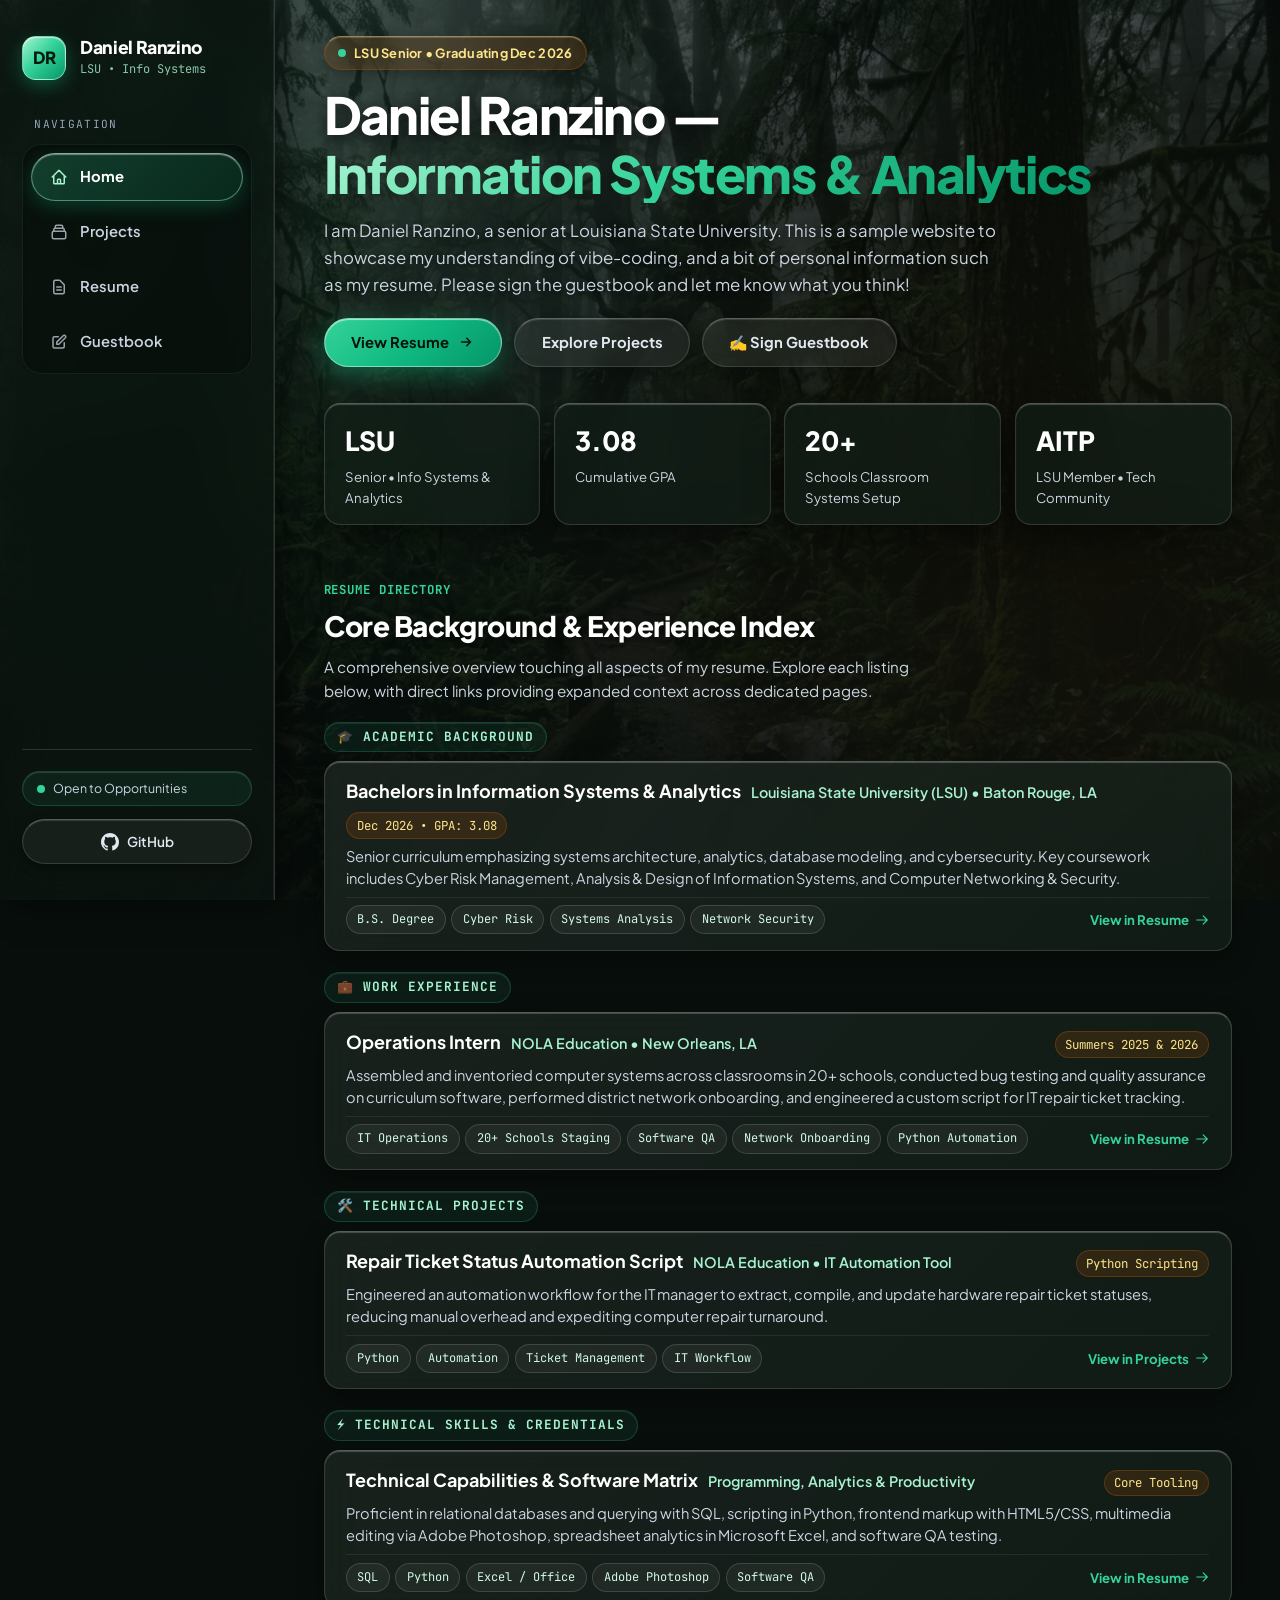
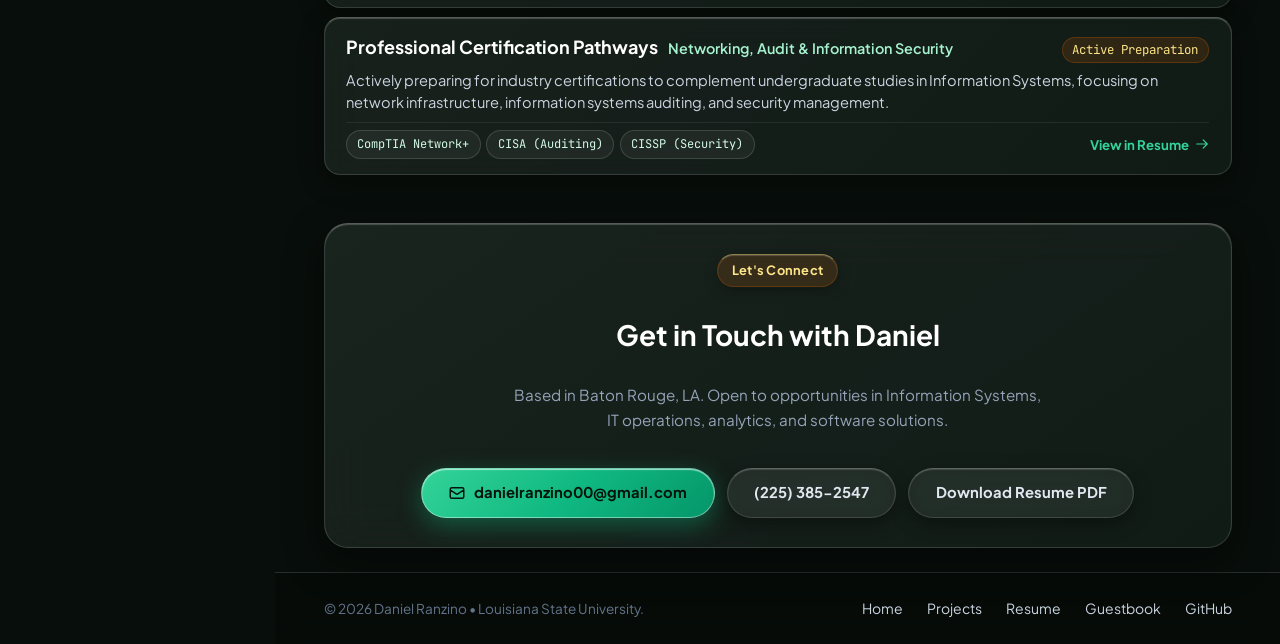
==== commit 9be0b018: "Streamline index directory and showcase PC hardware build in projects - Remove PC build, web platfor" ====
--- a/index.html
+++ b/index.html
@@ -224,56 +224,6 @@
                     </a>
                   </div>
                 </article>
-
-                <article class="directory-item">
-                  <div class="directory-item-header">
-                    <div class="directory-title-area">
-                      <h3 class="directory-item-title">Personal Computer Build &amp; Workstation Maintenance</h3>
-                      <span class="directory-item-org">Custom Hardware Engineering</span>
-                    </div>
-                    <span class="directory-item-badge">Hardware &amp; Systems</span>
-                  </div>
-                  <p class="directory-item-desc">
-                    Sourced, engineered, assembled, and continuously optimizing a high-performance personal computer workstation configured for systems development, data analytics, and intensive multitasking.
-                  </p>
-                  <div class="directory-item-footer">
-                    <div class="directory-tags">
-                      <span class="tag">PC Assembly</span>
-                      <span class="tag">Hardware Architecture</span>
-                      <span class="tag">System Tuning</span>
-                      <span class="tag">Troubleshooting</span>
-                    </div>
-                    <a href="project.html" class="directory-link">
-                      <span>View in Projects</span>
-                      <svg width="14" height="14" fill="none" stroke="currentColor" stroke-width="2" viewBox="0 0 24 24"><path stroke-linecap="round" stroke-linejoin="round" d="M14 5l7 7m0 0l-7 7m7-7H3"/></svg>
-                    </a>
-                  </div>
-                </article>
-
-                <article class="directory-item">
-                  <div class="directory-item-header">
-                    <div class="directory-title-area">
-                      <h3 class="directory-item-title">Vibe-Coded Web Platform &amp; Interactive Guestbook</h3>
-                      <span class="directory-item-org">Responsive Web Application</span>
-                    </div>
-                    <span class="directory-item-badge">Web &amp; Vibe-Coding</span>
-                  </div>
-                  <p class="directory-item-desc">
-                    A multi-page portfolio and community platform built with vanilla HTML/CSS/JS demonstrating vibe-coding paradigms, glassmorphism UI design, and an interactive local-storage guestbook.
-                  </p>
-                  <div class="directory-item-footer">
-                    <div class="directory-tags">
-                      <span class="tag">HTML5 / CSS3</span>
-                      <span class="tag">JavaScript</span>
-                      <span class="tag">Glassmorphism</span>
-                      <span class="tag">Git &amp; GitHub Pages</span>
-                    </div>
-                    <a href="project.html" class="directory-link">
-                      <span>View in Projects</span>
-                      <svg width="14" height="14" fill="none" stroke="currentColor" stroke-width="2" viewBox="0 0 24 24"><path stroke-linecap="round" stroke-linejoin="round" d="M14 5l7 7m0 0l-7 7m7-7H3"/></svg>
-                    </a>
-                  </div>
-                </article>
               </div>
             </div>
 
@@ -327,39 +277,6 @@
                       <span class="tag">CISSP (Security)</span>
                     </div>
                     <a href="resume.html#skills-section" class="directory-link">
-                      <span>View in Resume</span>
-                      <svg width="14" height="14" fill="none" stroke="currentColor" stroke-width="2" viewBox="0 0 24 24"><path stroke-linecap="round" stroke-linejoin="round" d="M14 5l7 7m0 0l-7 7m7-7H3"/></svg>
-                    </a>
-                  </div>
-                </article>
-              </div>
-            </div>
-
-            <!-- Group 5: Campus Affiliations & Leadership -->
-            <div class="directory-group">
-              <div class="directory-category-tag">
-                <span>👥 Activities &amp; Leadership</span>
-              </div>
-              <div class="directory-list">
-                <article class="directory-item">
-                  <div class="directory-item-header">
-                    <div class="directory-title-area">
-                      <h3 class="directory-item-title">Association of Information Technology Professionals (AITP)</h3>
-                      <span class="directory-item-org">LSU Student Chapter &bull; Active Member</span>
-                    </div>
-                    <span class="directory-item-badge">Campus Community</span>
-                  </div>
-                  <p class="directory-item-desc">
-                    Active member engaging in IT industry tech seminars, professional workshops, collaborative tech discussions, and networking with technology leaders across the Baton Rouge and Louisiana region.
-                  </p>
-                  <div class="directory-item-footer">
-                    <div class="directory-tags">
-                      <span class="tag">AITP Member</span>
-                      <span class="tag">LSU Chapter</span>
-                      <span class="tag">Tech Community</span>
-                      <span class="tag">Networking</span>
-                    </div>
-                    <a href="resume.html#activities-section" class="directory-link">
                       <span>View in Resume</span>
                       <svg width="14" height="14" fill="none" stroke="currentColor" stroke-width="2" viewBox="0 0 24 24"><path stroke-linecap="round" stroke-linejoin="round" d="M14 5l7 7m0 0l-7 7m7-7H3"/></svg>
                     </a>
--- a/styles.css
+++ b/styles.css
@@ -618,16 +618,48 @@
   align-items: flex-start;
 }
 
-.card-icon {
-  width: 44px;
-  height: 44px;
-  border-radius: 14px;
-  background: rgba(52, 211, 153, 0.12);
-  border: 1px solid rgba(52, 211, 153, 0.3);
-  display: grid;
-  place-items: center;
-  font-size: 1.25rem;
-  box-shadow: inset 0 1px 1px rgba(255, 255, 255, 0.25);
+/* Card Hardware / Preview Image */
+.card-image-wrap {
+  width: 100%;
+  border-radius: var(--radius-bubble-sm);
+  overflow: hidden;
+  border: 1px solid var(--glass-border);
+  border-top: 1px solid var(--glass-border-highlight);
+  box-shadow: 
+    inset 0 1px 1px rgba(255, 255, 255, 0.25),
+    0 8px 24px rgba(0, 0, 0, 0.45);
+  background: rgba(0, 0, 0, 0.35);
+  position: relative;
+  margin-top: 0.25rem;
+}
+
+.card-image-wrap img {
+  width: 100%;
+  height: 220px;
+  object-fit: cover;
+  object-position: center;
+  display: block;
+  transition: transform var(--transition-normal);
+}
+
+.card:hover .card-image-wrap img {
+  transform: scale(1.03);
+}
+
+.card-image-badge {
+  position: absolute;
+  bottom: 0.65rem;
+  left: 0.65rem;
+  font-size: 0.725rem;
+  font-family: var(--font-mono);
+  font-weight: 700;
+  padding: 0.25rem 0.65rem;
+  border-radius: var(--radius-full);
+  background: rgba(8, 14, 11, 0.88);
+  border: 1px solid rgba(52, 211, 153, 0.35);
+  color: var(--moss-light);
+  backdrop-filter: blur(10px);
+  -webkit-backdrop-filter: blur(10px);
 }
 
 /* Earthy Amber & Forest Badges */
